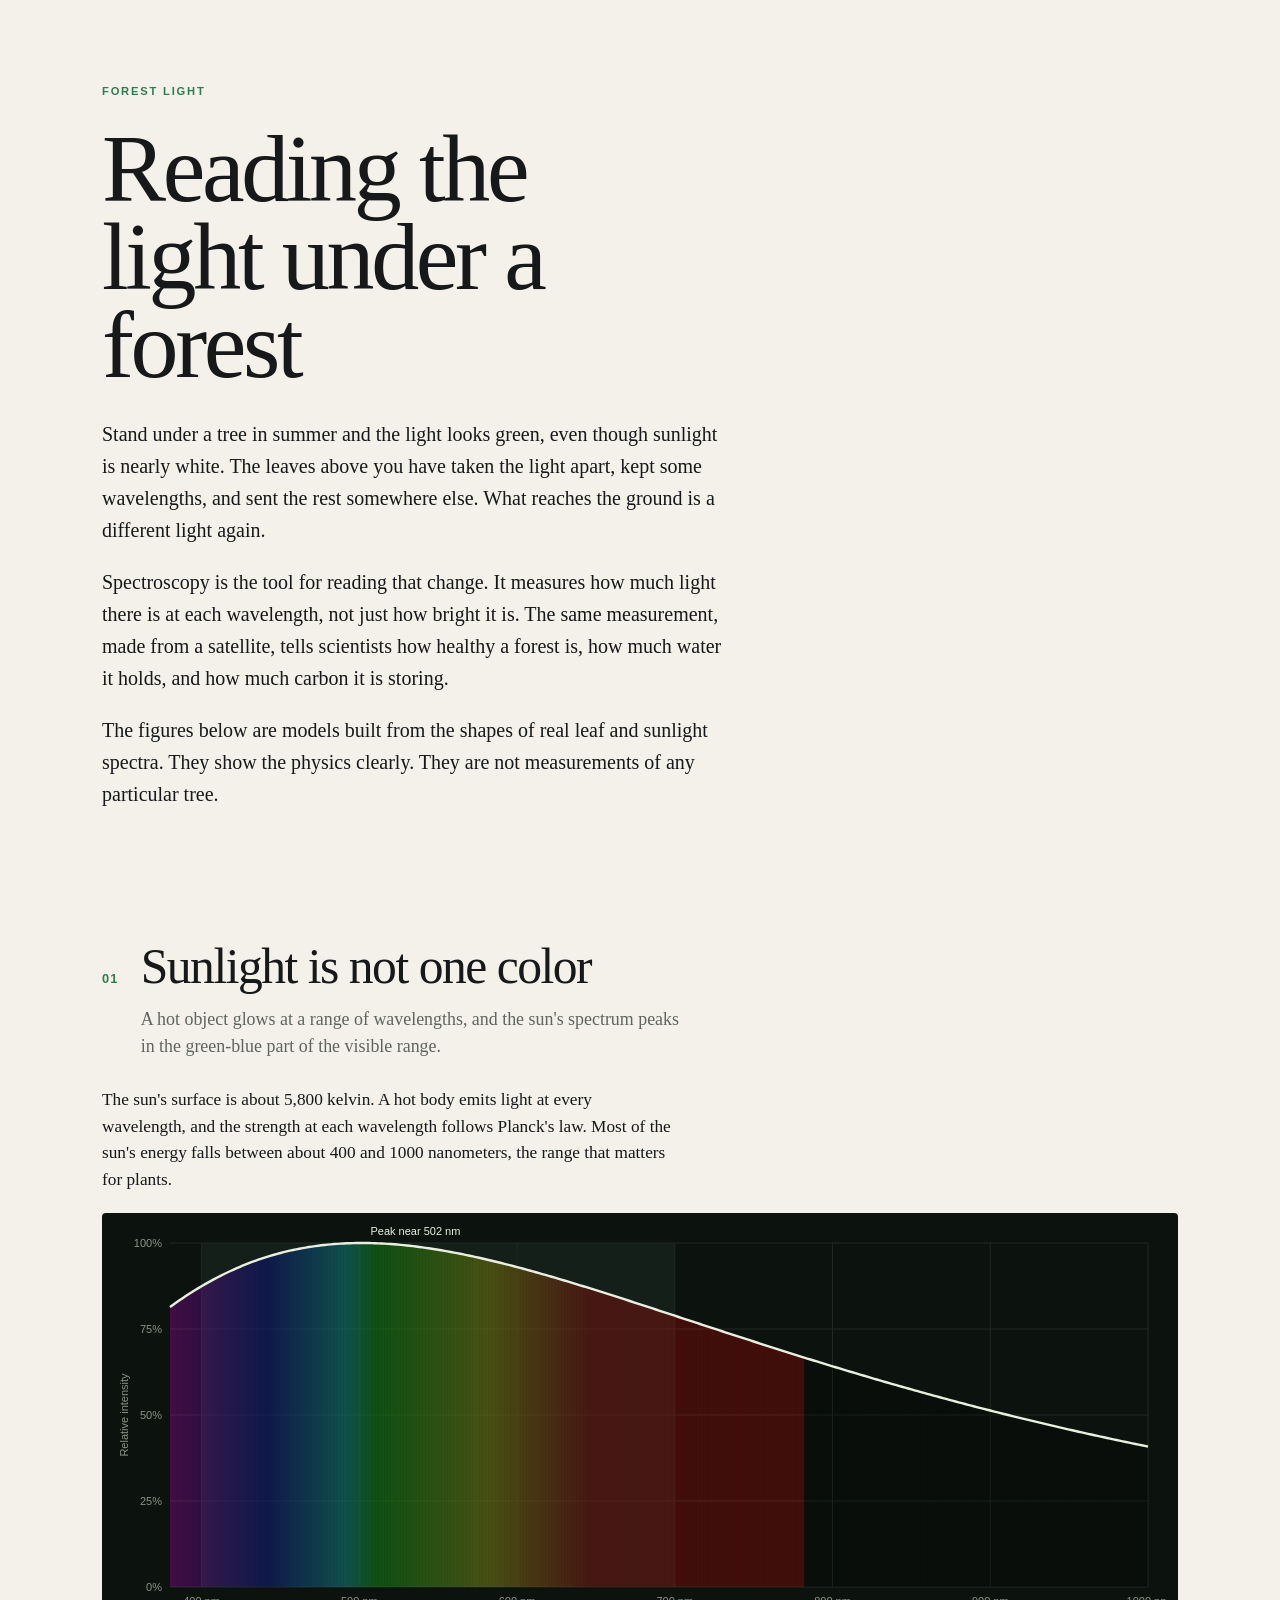
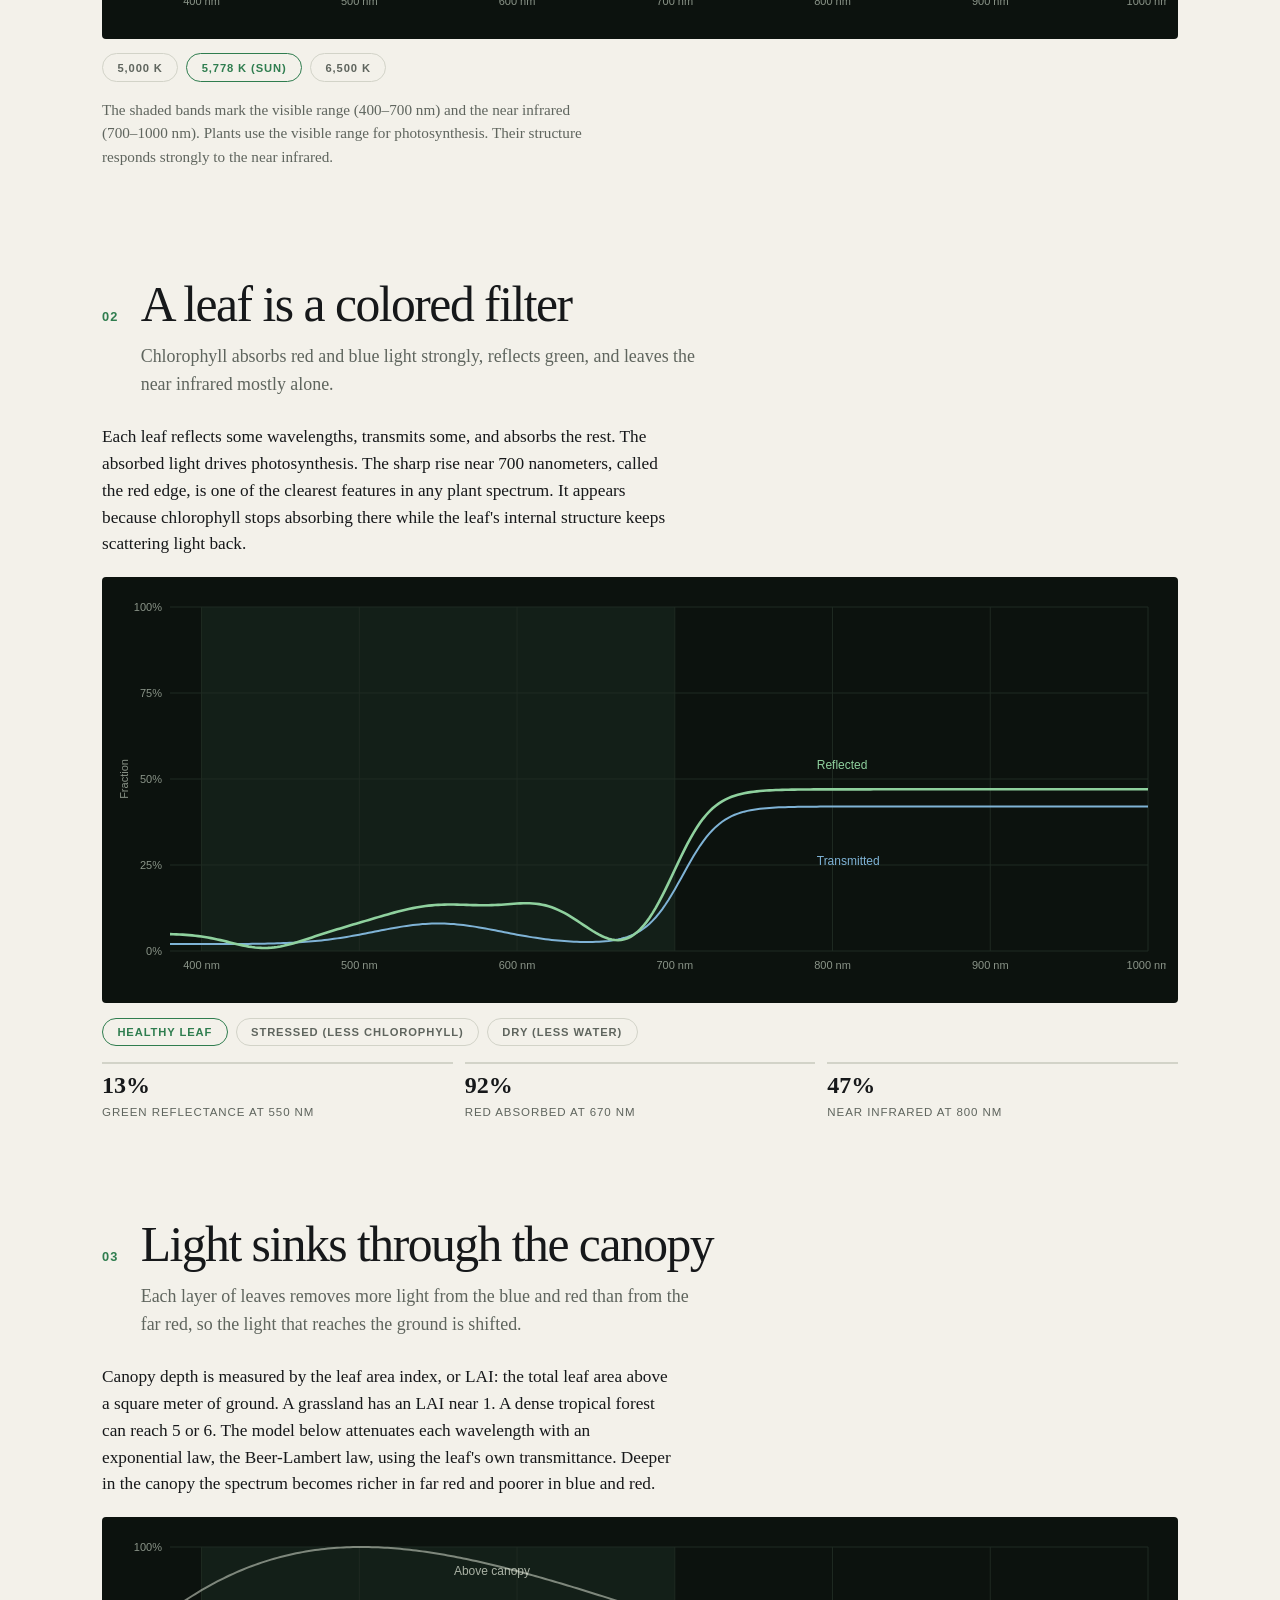
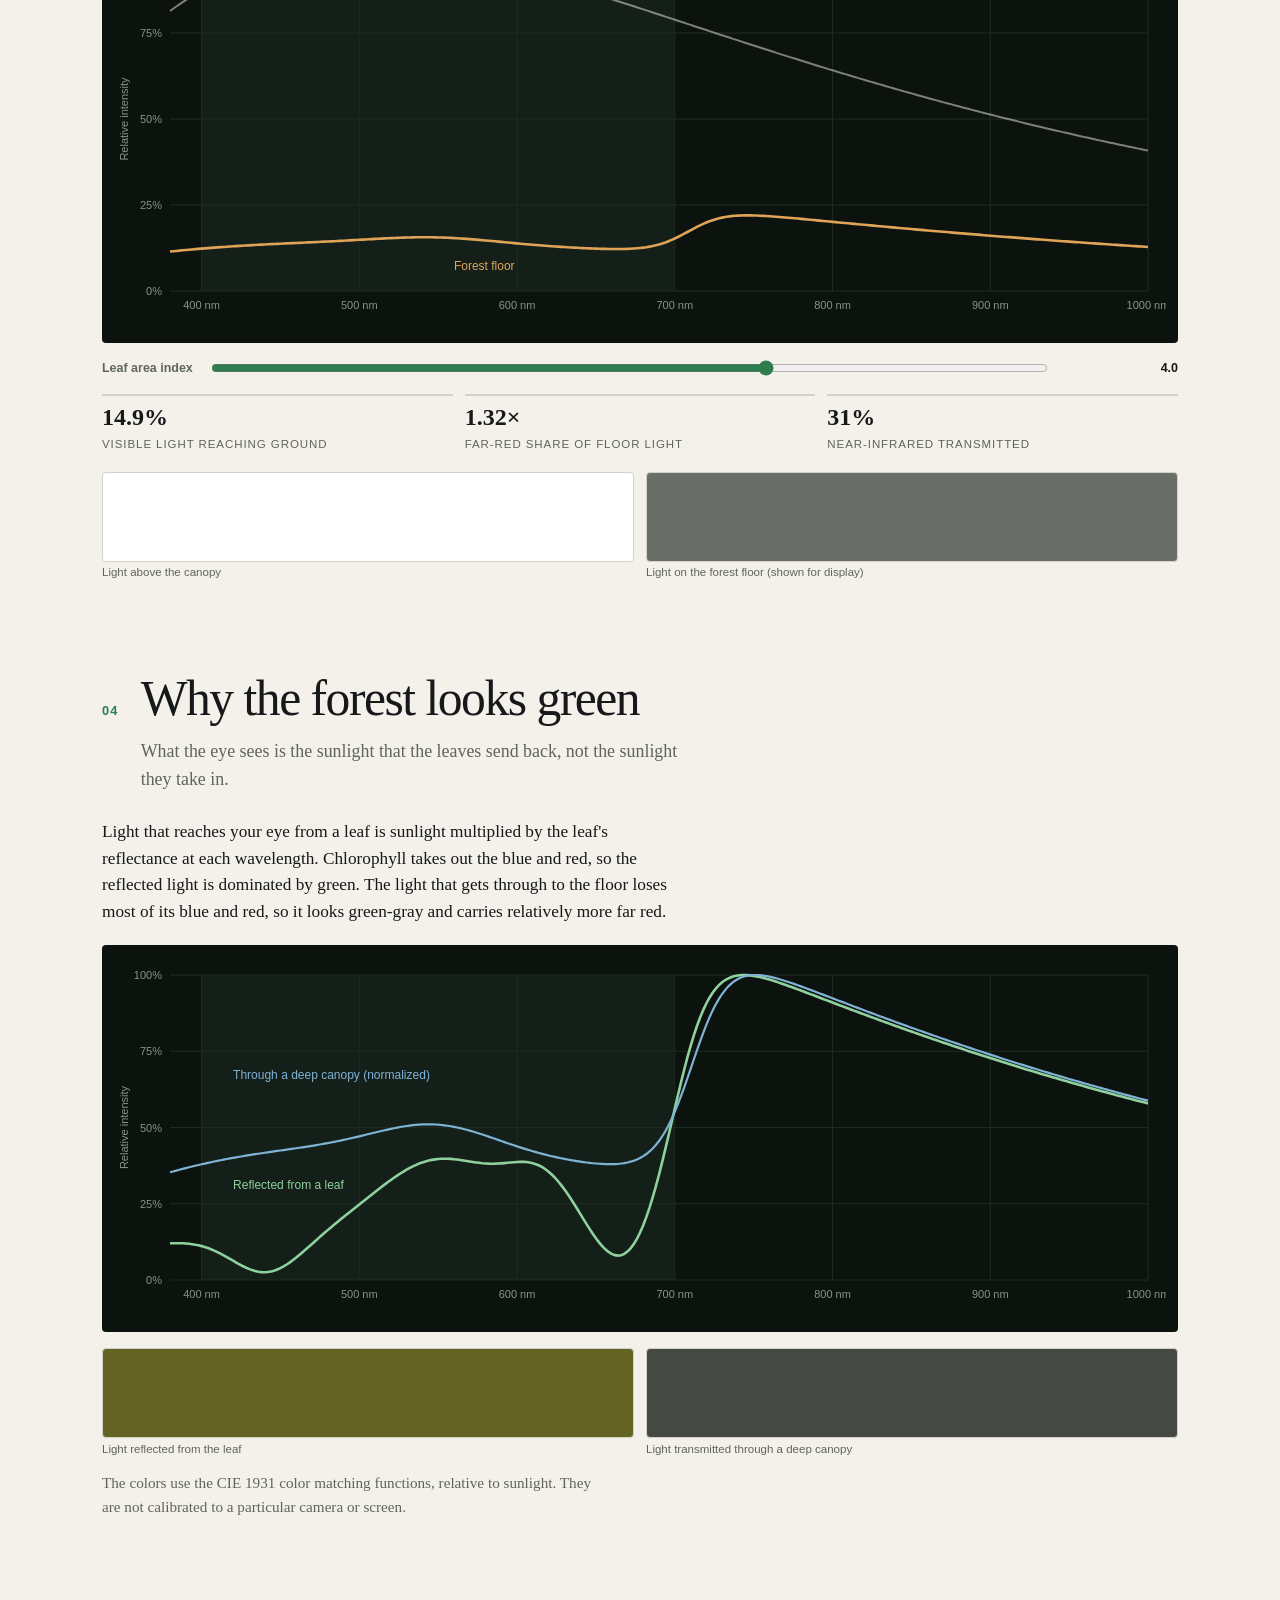
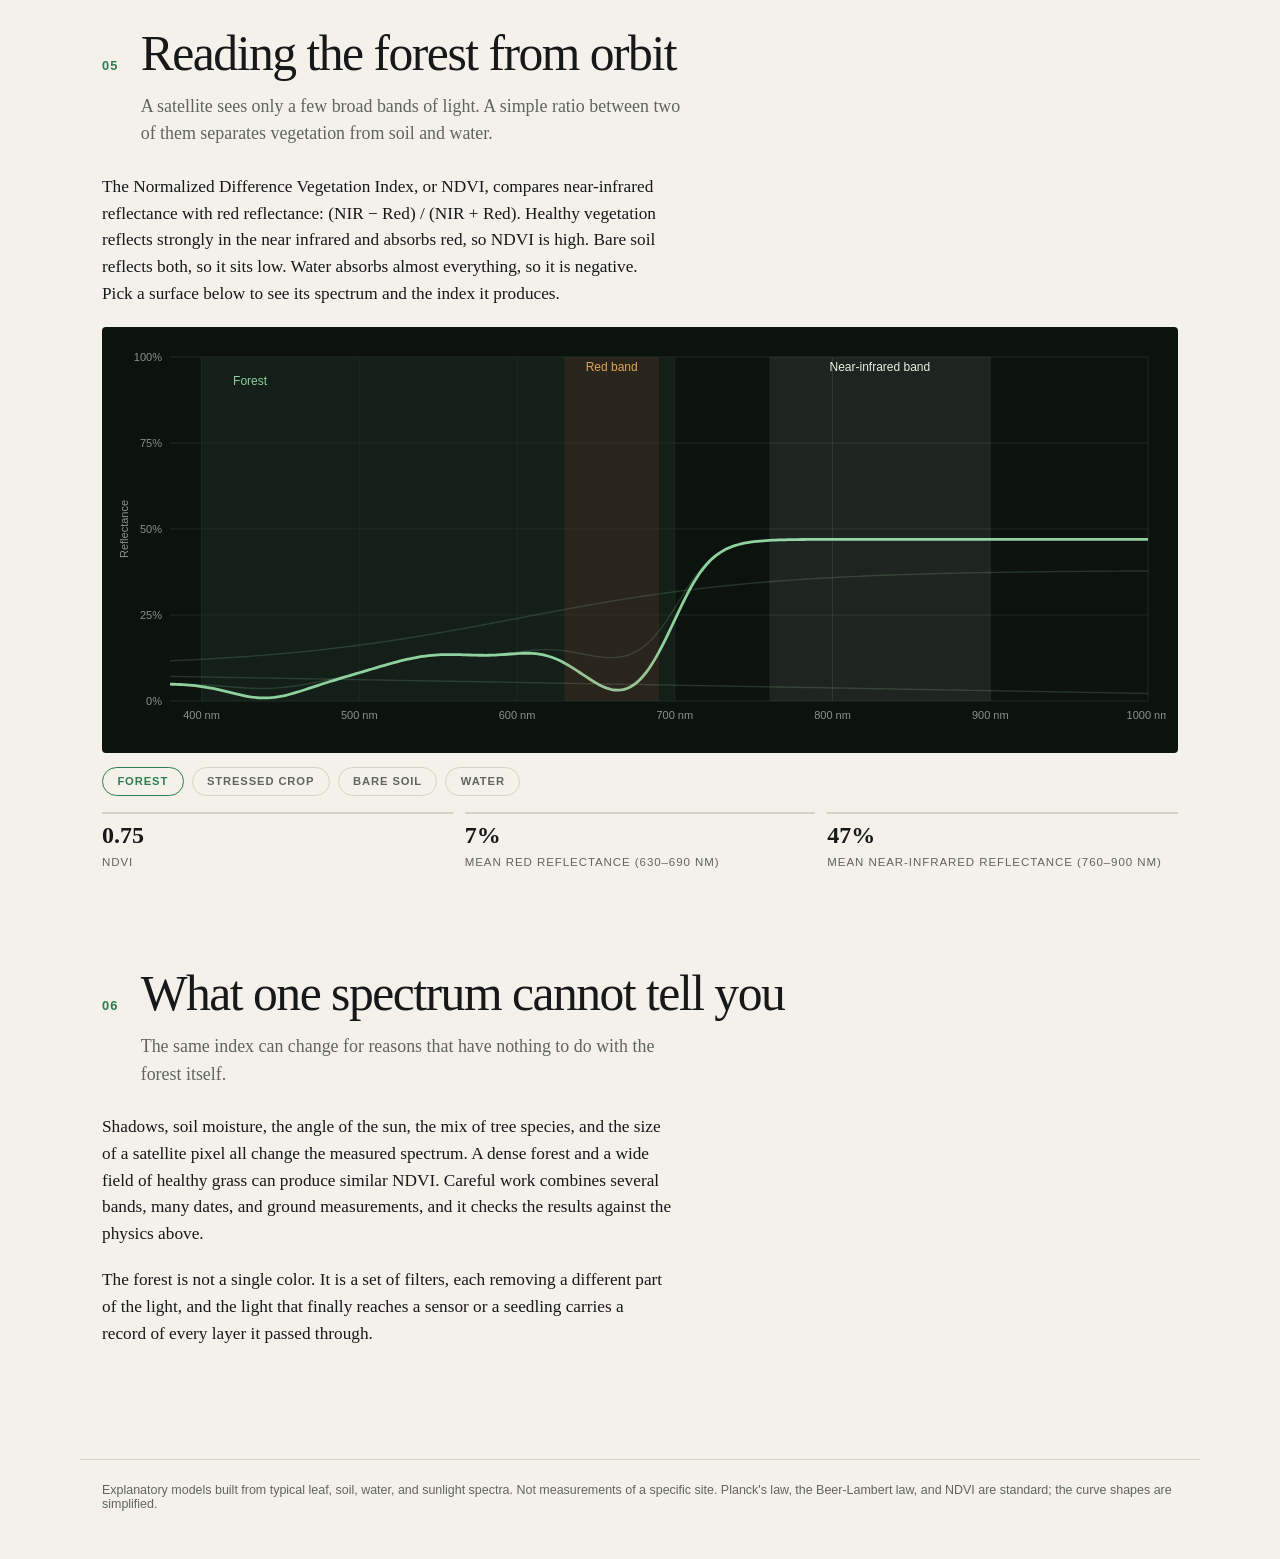
==== forest-light/index.html @ 468617c4 "Add Reading the Light Under a Forest to the prototypes index" ====
<!DOCTYPE html>
<html lang="en">
<head>
<meta charset="utf-8">
<meta name="viewport" content="width=device-width, initial-scale=1">
<title>Reading the Light Under a Forest</title>
<style>
:root{
  --bg:#f3f1ea;
  --text:#16181a;
  --muted:#5f655e;
  --rule:#d2d3c8;
  --accent:#2f7d4f;
  --panel:#0c120e;
  --grid:#1f2a22;
  --ink:#c9d3c4;
}
*{box-sizing:border-box}
body{margin:0;background:var(--bg);color:var(--text);font-family:Georgia,"Times New Roman",serif;line-height:1.55}
.sans{font-family:-apple-system,"Helvetica Neue",Arial,sans-serif}
header{max-width:1120px;margin:0 auto;padding:4.5rem 22px 1rem}
.kicker{font-family:-apple-system,"Helvetica Neue",Arial,sans-serif;text-transform:uppercase;letter-spacing:.16em;font-size:.7rem;font-weight:700;color:var(--accent)}
h1{font-size:clamp(2.8rem,8vw,6rem);font-weight:400;line-height:.92;letter-spacing:-.035em;margin:.25em 0 .3em;max-width:12ch}
.intro{max-width:62ch;font-size:clamp(1.08rem,1.8vw,1.25rem);line-height:1.6}
.intro p{margin:0 0 1em}
section{max-width:1120px;margin:0 auto;padding:6rem 22px 0}
.head{display:grid;grid-template-columns:auto 1fr;gap:.2rem 1.4rem;align-items:baseline;max-width:820px;margin-bottom:1.6rem}
.num{font-family:-apple-system,"Helvetica Neue",Arial,sans-serif;font-weight:700;font-size:.8rem;color:var(--accent);letter-spacing:.08em}
h2{font-size:clamp(1.9rem,4.4vw,3.1rem);font-weight:400;letter-spacing:-.03em;line-height:1.02;margin:0}
.head p{grid-column:2;margin:.6rem 0 0;font-size:1.12rem;color:var(--muted);max-width:62ch}
.body{max-width:66ch;font-size:1.08rem;margin:0 0 1.2rem}
.frame{position:relative;background:var(--panel);border-radius:4px;overflow:hidden;padding:12px}
.frame canvas{display:block;width:100%;height:auto}
.row{display:flex;flex-wrap:wrap;gap:.5rem;margin-top:.9rem;align-items:center}
.btn{font:600 .7rem -apple-system,"Helvetica Neue",Arial,sans-serif;letter-spacing:.08em;text-transform:uppercase;color:var(--muted);background:transparent;border:1px solid var(--rule);border-radius:999px;padding:.45rem .9rem;cursor:pointer}
.btn:hover{color:var(--text);border-color:var(--muted)}
.btn.on{color:var(--accent);border-color:var(--accent)}
.btn:focus-visible,input:focus-visible{outline:2px solid var(--accent);outline-offset:2px}
.slider{display:flex;align-items:center;gap:1rem;margin-top:.9rem;font:600 .78rem -apple-system,"Helvetica Neue",Arial,sans-serif;color:var(--muted)}
.slider input{flex:1;accent-color:var(--accent)}
.slider output{min-width:9em;text-align:right;color:var(--text);font-variant-numeric:tabular-nums}
.hint{font:.75rem -apple-system,"Helvetica Neue",Arial,sans-serif;color:var(--muted);margin-top:.6rem}
.stats{display:grid;grid-template-columns:repeat(auto-fit,minmax(170px,1fr));gap:12px;margin-top:1rem}
.stat{border-top:2px solid var(--rule);padding-top:.5rem}
.stat b{display:block;font:700 1.5rem Georgia,serif;font-variant-numeric:tabular-nums}
.stat span{font:.72rem -apple-system,"Helvetica Neue",Arial,sans-serif;color:var(--muted);text-transform:uppercase;letter-spacing:.08em}
.swatches{display:grid;grid-template-columns:1fr 1fr;gap:12px;margin-top:1rem}
.swatch{height:90px;border-radius:4px;border:1px solid var(--rule)}
.label{font:.72rem -apple-system,"Helvetica Neue",Arial,sans-serif;color:var(--muted);margin-top:.3rem}
.note{font-size:.95rem;color:var(--muted);max-width:66ch;margin-top:1rem}
footer{max-width:1120px;margin:7rem auto 0;padding:1.4rem 22px 3rem;border-top:1px solid var(--rule);font:.78rem -apple-system,"Helvetica Neue",Arial,sans-serif;color:var(--muted)}
@media(max-width:640px){
  header,section,footer{padding-left:16px;padding-right:16px}
  section{padding-top:4.5rem}
  .head{grid-template-columns:1fr}
  .head p{grid-column:1}
  .swatches{grid-template-columns:1fr}
}
</style>
</head>
<body>

<header>
  <p class="kicker">Forest light</p>
  <h1>Reading the light under a forest</h1>
  <div class="intro">
    <p>Stand under a tree in summer and the light looks green, even though sunlight is nearly white. The leaves above you have taken the light apart, kept some wavelengths, and sent the rest somewhere else. What reaches the ground is a different light again.</p>
    <p>Spectroscopy is the tool for reading that change. It measures how much light there is at each wavelength, not just how bright it is. The same measurement, made from a satellite, tells scientists how healthy a forest is, how much water it holds, and how much carbon it is storing.</p>
    <p>The figures below are models built from the shapes of real leaf and sunlight spectra. They show the physics clearly. They are not measurements of any particular tree.</p>
  </div>
</header>

<section id="s1">
  <div class="head"><span class="num">01</span><h2>Sunlight is not one color</h2>
  <p>A hot object glows at a range of wavelengths, and the sun's spectrum peaks in the green-blue part of the visible range.</p></div>
  <p class="body">The sun's surface is about 5,800 kelvin. A hot body emits light at every wavelength, and the strength at each wavelength follows Planck's law. Most of the sun's energy falls between about 400 and 1000 nanometers, the range that matters for plants.</p>
  <div class="frame"><canvas id="sunChart" width="1100" height="420"></canvas></div>
  <div class="row">
    <button class="btn" data-sun="5000">5,000 K</button>
    <button class="btn on" data-sun="5778">5,778 K (sun)</button>
    <button class="btn" data-sun="6500">6,500 K</button>
  </div>
  <p class="note">The shaded bands mark the visible range (400–700 nm) and the near infrared (700–1000 nm). Plants use the visible range for photosynthesis. Their structure responds strongly to the near infrared.</p>
</section>

<section id="s2">
  <div class="head"><span class="num">02</span><h2>A leaf is a colored filter</h2>
  <p>Chlorophyll absorbs red and blue light strongly, reflects green, and leaves the near infrared mostly alone.</p></div>
  <p class="body">Each leaf reflects some wavelengths, transmits some, and absorbs the rest. The absorbed light drives photosynthesis. The sharp rise near 700 nanometers, called the red edge, is one of the clearest features in any plant spectrum. It appears because chlorophyll stops absorbing there while the leaf's internal structure keeps scattering light back.</p>
  <div class="frame"><canvas id="leafChart" width="1100" height="420"></canvas></div>
  <div class="row">
    <button class="btn on" data-leaf="healthy">Healthy leaf</button>
    <button class="btn" data-leaf="stressed">Stressed (less chlorophyll)</button>
    <button class="btn" data-leaf="dry">Dry (less water)</button>
  </div>
  <div class="stats">
    <div class="stat"><b id="statG">–</b><span>Green reflectance at 550 nm</span></div>
    <div class="stat"><b id="statR">–</b><span>Red absorbed at 670 nm</span></div>
    <div class="stat"><b id="statNIR">–</b><span>Near infrared at 800 nm</span></div>
  </div>
</section>

<section id="s3">
  <div class="head"><span class="num">03</span><h2>Light sinks through the canopy</h2>
  <p>Each layer of leaves removes more light from the blue and red than from the far red, so the light that reaches the ground is shifted.</p></div>
  <p class="body">Canopy depth is measured by the leaf area index, or LAI: the total leaf area above a square meter of ground. A grassland has an LAI near 1. A dense tropical forest can reach 5 or 6. The model below attenuates each wavelength with an exponential law, the Beer-Lambert law, using the leaf's own transmittance. Deeper in the canopy the spectrum becomes richer in far red and poorer in blue and red.</p>
  <div class="frame"><canvas id="canopyChart" width="1100" height="420"></canvas></div>
  <div class="slider"><label for="lai">Leaf area index</label><input id="lai" type="range" min="0" max="6" step="0.1" value="4"><output id="laiOut"></output></div>
  <div class="stats">
    <div class="stat"><b id="statPAR">–</b><span>Visible light reaching ground</span></div>
    <div class="stat"><b id="statFR">–</b><span>Far-red share of floor light</span></div>
    <div class="stat"><b id="statTrans">–</b><span>Near-infrared transmitted</span></div>
  </div>
  <div class="swatches">
    <div><div class="swatch" id="swSun"></div><div class="label">Light above the canopy</div></div>
    <div><div class="swatch" id="swFloor"></div><div class="label">Light on the forest floor (shown for display)</div></div>
  </div>
</section>

<section id="s4">
  <div class="head"><span class="num">04</span><h2>Why the forest looks green</h2>
  <p>What the eye sees is the sunlight that the leaves send back, not the sunlight they take in.</p></div>
  <p class="body">Light that reaches your eye from a leaf is sunlight multiplied by the leaf's reflectance at each wavelength. Chlorophyll takes out the blue and red, so the reflected light is dominated by green. The light that gets through to the floor loses most of its blue and red, so it looks green-gray and carries relatively more far red.</p>
  <div class="frame"><canvas id="reflectChart" width="1100" height="380"></canvas></div>
  <div class="swatches">
    <div><div class="swatch" id="swRefl"></div><div class="label">Light reflected from the leaf</div></div>
    <div><div class="swatch" id="swDeep"></div><div class="label">Light transmitted through a deep canopy</div></div>
  </div>
  <p class="note">The colors use the CIE 1931 color matching functions, relative to sunlight. They are not calibrated to a particular camera or screen.</p>
</section>

<section id="s5">
  <div class="head"><span class="num">05</span><h2>Reading the forest from orbit</h2>
  <p>A satellite sees only a few broad bands of light. A simple ratio between two of them separates vegetation from soil and water.</p></div>
  <p class="body">The Normalized Difference Vegetation Index, or NDVI, compares near-infrared reflectance with red reflectance: (NIR − Red) / (NIR + Red). Healthy vegetation reflects strongly in the near infrared and absorbs red, so NDVI is high. Bare soil reflects both, so it sits low. Water absorbs almost everything, so it is negative. Pick a surface below to see its spectrum and the index it produces.</p>
  <div class="frame"><canvas id="ndviChart" width="1100" height="420"></canvas></div>
  <div class="row">
    <button class="btn on" data-surface="forest">Forest</button>
    <button class="btn" data-surface="crop">Stressed crop</button>
    <button class="btn" data-surface="soil">Bare soil</button>
    <button class="btn" data-surface="water">Water</button>
  </div>
  <div class="stats">
    <div class="stat"><b id="statNDVI">–</b><span>NDVI</span></div>
    <div class="stat"><b id="statRed">–</b><span>Mean red reflectance (630–690 nm)</span></div>
    <div class="stat"><b id="statNIR2">–</b><span>Mean near-infrared reflectance (760–900 nm)</span></div>
  </div>
</section>

<section id="s6">
  <div class="head"><span class="num">06</span><h2>What one spectrum cannot tell you</h2>
  <p>The same index can change for reasons that have nothing to do with the forest itself.</p></div>
  <p class="body">Shadows, soil moisture, the angle of the sun, the mix of tree species, and the size of a satellite pixel all change the measured spectrum. A dense forest and a wide field of healthy grass can produce similar NDVI. Careful work combines several bands, many dates, and ground measurements, and it checks the results against the physics above.</p>
  <p class="body">The forest is not a single color. It is a set of filters, each removing a different part of the light, and the light that finally reaches a sensor or a seedling carries a record of every layer it passed through.</p>
</section>

<footer>
  Explanatory models built from typical leaf, soil, water, and sunlight spectra. Not measurements of a specific site. Planck's law, the Beer-Lambert law, and NDVI are standard; the curve shapes are simplified.
</footer>

<script>
// ---------- helpers ----------

const NM_MIN = 380;
const NM_MAX = 1000;

function gauss(x, mu, s) {
  const z = (x - mu) / s;
  return Math.exp(-0.5 * z * z);
}

function sig(x) {
  return 1 / (1 + Math.exp(-x));
}

// Planck's law, up to a constant. Wavelengths are in nanometers and the
// temperature in kelvin. The exponent uses hc/k in nm·K.
function planck(nm, T) {
  const x = 1.4388e7 / (nm * T);
  return 1 / (Math.pow(nm, 5) * (Math.exp(x) - 1));
}

function sunSpectrum(T) {
  const out = [];
  let peak = 0;
  for (let nm = NM_MIN; nm <= NM_MAX; nm += 2) {
    const v = planck(nm, T);
    out.push([nm, v]);
    if (v > peak) peak = v;
  }
  return out.map(([nm, v]) => [nm, v / peak]);
}

// Leaf reflectance. The visible part is low with a green bump. Chlorophyll
// absorbs strongly near 440 and 670 nm. The red edge at about 705 nm lifts the
// reflectance into a near-infrared plateau. Water absorbs near 970 nm.
function leafReflectance(nm, kind) {
  const chl = kind === "stressed" ? 0.35 : 1.0;
  const water = kind === "dry" ? 0.55 : 0.0;
  // Unmasked reflectance: a green bump plus a rise into the red that chlorophyll hides.
  const visible = 0.05 + 0.08 * gauss(nm, 550, 38) + 0.12 * sig((nm - 600) / 15);
  // The red absorption band is wide, so healthy leaves absorb most of the 630–690 nm range.
  const absorb = 1 - 0.92 * chl * (0.9 * gauss(nm, 440, 22) + 1.0 * gauss(nm, 670, 28));
  const edge = sig((nm - 705) / 12);
  const nir = 0.45 * (1 - water * gauss(nm, 970, 22)) + 0.02;
  const refl = (1 - edge) * visible * Math.max(absorb, 0.04) + edge * nir;
  return Math.min(Math.max(refl, 0), 1);
}

// Leaf transmittance is low in the visible and high in the near infrared.
function leafTransmittance(nm, kind) {
  const chl = kind === "stressed" ? 0.35 : 1.0;
  const edge = sig((nm - 705) / 12);
  const visible = 0.02 + 0.06 * gauss(nm, 550, 40) * chl + 0.02 * (1 - chl);
  return Math.min((1 - edge) * visible + edge * 0.42, 1);
}

function soilReflectance(nm) {
  return 0.1 + 0.28 * sig((nm - 600) / 80);
}

function waterReflectance(nm) {
  return Math.max(0.02, 0.07 - 0.00008 * (nm - 400));
}

// Wavelength-to-color map for display. It is a rough approximation of how the
// eye responds, and it is not calibrated to any camera.
function wavelengthRGB(nm) {
  let r = 0, g = 0, b = 0;
  if (nm >= 380 && nm < 440) { r = -(nm - 440) / 60; b = 1; }
  else if (nm < 490) { g = (nm - 440) / 50; b = 1; }
  else if (nm < 510) { g = 1; b = -(nm - 510) / 20; }
  else if (nm < 580) { r = (nm - 510) / 70; g = 1; }
  else if (nm < 645) { r = 1; g = -(nm - 645) / 65; }
  else if (nm <= 780) { r = 1; }
  return [r, g, b];
}

// Sums a spectrum (a function of nanometers) into a display color.
// CIE 1931 color matching functions, from the multi-lobe Gaussian fit of
// Wyman, Sloan, and Shirley (2013). Summing a spectrum against them gives the
// tristimulus values the eye responds to.
function cieXYZ(nm) {
  const lobe = (mu, s1, s2) => {
    const s = nm < mu ? s1 : s2;
    return Math.exp(-0.5 * ((nm - mu) / s) ** 2);
  };
  const x = 1.056 * lobe(599.8, 37.9, 31.0) + 0.362 * lobe(442.0, 16.0, 26.7) - 0.065 * lobe(501.1, 20.4, 26.2);
  const y = 0.821 * lobe(568.8, 46.9, 40.5) + 0.286 * lobe(530.9, 16.3, 31.1);
  const z = 1.217 * lobe(437.0, 11.8, 36.0) + 0.681 * lobe(459.0, 26.0, 13.8);
  return [x, y, z];
}

function linearRGBOf(spectrumFn) {
  let X = 0, Y = 0, Z = 0;
  for (let nm = 380; nm <= 700; nm += 2) {
    const w = spectrumFn(nm);
    const [x, y, z] = cieXYZ(nm);
    X += w * x;
    Y += w * y;
    Z += w * z;
  }
  return [
    3.2406 * X - 1.5372 * Y - 0.4986 * Z,
    -0.9689 * X + 1.8758 * Y + 0.0415 * Z,
    0.0557 * X - 0.2040 * Y + 1.0570 * Z,
  ];
}

// The color of a light spectrum, relative to sunlight. Dividing by the sun's
// own channels makes sunlight white, so a surface that returns all the light
// looks white and a surface that returns half of it looks mid gray.
function spectrumColor(spectrumFn) {
  const sun = linearRGBOf(planckNorm);
  const light = linearRGBOf(spectrumFn);
  const encode = (v, s) => Math.round(255 * Math.pow(Math.min(Math.max(v / s, 0), 1), 1 / 2.2));
  return `rgb(${encode(light[0], sun[0])}, ${encode(light[1], sun[1])}, ${encode(light[2], sun[2])})`;
}

function meanBetween(fn, a, b) {
  let sum = 0, n = 0;
  for (let nm = a; nm <= b; nm += 2) { sum += fn(nm); n++; }
  return sum / n;
}

// ---------- chart drawing ----------

function setupCanvas(canvas) {
  const ctx = canvas.getContext("2d");
  const dpr = Math.min(window.devicePixelRatio || 1, 2);
  const cssW = canvas.clientWidth || canvas.width;
  const cssH = canvas.clientWidth ? canvas.clientWidth * (canvas.height / canvas.width) : canvas.height;
  canvas.width = Math.round(cssW * dpr);
  canvas.height = Math.round(cssH * dpr);
  ctx.setTransform(dpr, 0, 0, dpr, 0, 0);
  return { ctx, w: cssW, h: cssH };
}

// Plot area inside the canvas, with room for axis labels.
function plotArea(w, h) {
  return { x0: 56, x1: w - 18, y0: 18, y1: h - 40 };
}

function xFor(nm, area) {
  return area.x0 + ((nm - NM_MIN) / (NM_MAX - NM_MIN)) * (area.x1 - area.x0);
}

function yFor(v, area, vMax) {
  return area.y1 - (v / vMax) * (area.y1 - area.y0);
}

function drawBands(ctx, area) {
  // Visible range is shaded to show where photosynthesis happens.
  ctx.fillStyle = "rgba(120, 200, 150, 0.07)";
  ctx.fillRect(xFor(400, area), area.y0, xFor(700, area) - xFor(400, area), area.y1 - area.y0);
}

function drawAxes(ctx, area, vMax, yLabel, yTicks) {
  ctx.strokeStyle = "#1f2a22";
  ctx.lineWidth = 1;
  ctx.font = "11px -apple-system, Helvetica, Arial, sans-serif";
  ctx.fillStyle = "#8a9488";
  for (let nm = 400; nm <= 1000; nm += 100) {
    const x = xFor(nm, area);
    ctx.beginPath();
    ctx.moveTo(x, area.y0);
    ctx.lineTo(x, area.y1);
    ctx.stroke();
    ctx.textAlign = "center";
    ctx.fillText(nm + " nm", x, area.y1 + 18);
  }
  for (const t of yTicks) {
    const y = yFor(t, area, vMax);
    ctx.beginPath();
    ctx.moveTo(area.x0, y);
    ctx.lineTo(area.x1, y);
    ctx.stroke();
    ctx.textAlign = "right";
    ctx.fillText(Math.round(t * 100) + "%", area.x0 - 8, y + 4);
  }
  ctx.save();
  ctx.translate(14, (area.y0 + area.y1) / 2);
  ctx.rotate(-Math.PI / 2);
  ctx.textAlign = "center";
  ctx.fillText(yLabel, 0, 0);
  ctx.restore();
}

function drawCurve(ctx, area, points, vMax, color, width = 2.2) {
  ctx.strokeStyle = color;
  ctx.lineWidth = width;
  ctx.beginPath();
  points.forEach(([nm, v], i) => {
    const x = xFor(nm, area);
    const y = yFor(Math.min(v, vMax), area, vMax);
    if (i === 0) ctx.moveTo(x, y);
    else ctx.lineTo(x, y);
  });
  ctx.stroke();
}

function sampleFn(fn) {
  const pts = [];
  for (let nm = NM_MIN; nm <= NM_MAX; nm += 2) pts.push([nm, fn(nm)]);
  return pts;
}

// ---------- section 1: sun ----------

const sunCanvas = document.getElementById("sunChart");
let sunT = 5778;

function drawSun() {
  const { ctx, w, h } = setupCanvas(sunCanvas);
  ctx.clearRect(0, 0, w, h);
  ctx.fillStyle = "#0c120e";
  ctx.fillRect(0, 0, w, h);
  const area = plotArea(w, h);
  drawBands(ctx, area);
  drawAxes(ctx, area, 1, "Relative intensity", [0, 0.25, 0.5, 0.75, 1]);

  const pts = sunSpectrum(sunT);
  // Fill the curve with the rainbow colors each wavelength corresponds to.
  for (let i = 0; i < pts.length - 1; i++) {
    const [nm, v] = pts[i];
    const [nm2, v2] = pts[i + 1];
    const [r, g, b] = wavelengthRGB(nm);
    ctx.fillStyle = `rgba(${Math.round(r * 255)}, ${Math.round(g * 255)}, ${Math.round(b * 255)}, 0.22)`;
    ctx.beginPath();
    ctx.moveTo(xFor(nm, area), area.y1);
    ctx.lineTo(xFor(nm, area), yFor(v, area, 1));
    ctx.lineTo(xFor(nm2, area), yFor(v2, area, 1));
    ctx.lineTo(xFor(nm2, area), area.y1);
    ctx.closePath();
    ctx.fill();
  }
  drawCurve(ctx, area, pts, 1, "#e9efe0", 2.4);

  // Peak marker.
  let peakNm = 0, peakV = 0;
  for (const [nm, v] of pts) if (v > peakV) { peakV = v; peakNm = nm; }
  ctx.fillStyle = "#e9efe0";
  ctx.textAlign = "left";
  ctx.fillText("Peak near " + peakNm + " nm", xFor(peakNm, area) + 8, yFor(peakV, area, 1) - 8);
}

document.querySelectorAll("[data-sun]").forEach((btn) => {
  btn.addEventListener("click", () => {
    sunT = Number(btn.dataset.sun);
    document.querySelectorAll("[data-sun]").forEach((b) => b.classList.toggle("on", b === btn));
    drawSun();
  });
});

// ---------- section 2: leaf ----------

const leafCanvas = document.getElementById("leafChart");
let leafKind = "healthy";

function drawLeaf() {
  const { ctx, w, h } = setupCanvas(leafCanvas);
  ctx.clearRect(0, 0, w, h);
  ctx.fillStyle = "#0c120e";
  ctx.fillRect(0, 0, w, h);
  const area = plotArea(w, h);
  drawBands(ctx, area);
  drawAxes(ctx, area, 1, "Fraction", [0, 0.25, 0.5, 0.75, 1]);

  const refl = sampleFn((nm) => leafReflectance(nm, leafKind));
  const trans = sampleFn((nm) => leafTransmittance(nm, leafKind));
  drawCurve(ctx, area, trans, 1, "#7fb3d6", 2);
  drawCurve(ctx, area, refl, 1, "#8fd19e", 2.6);

  ctx.font = "12px -apple-system, Helvetica, Arial, sans-serif";
  ctx.textAlign = "left";
  ctx.fillStyle = "#8fd19e";
  ctx.fillText("Reflected", xFor(790, area), yFor(0.5, area, 1) - 10);
  ctx.fillStyle = "#7fb3d6";
  ctx.fillText("Transmitted", xFor(790, area), yFor(0.22, area, 1) - 10);

  document.getElementById("statG").textContent = Math.round(leafReflectance(550, leafKind) * 100) + "%";
  document.getElementById("statR").textContent = Math.round((1 - leafReflectance(670, leafKind) - leafTransmittance(670, leafKind)) * 100) + "%";
  document.getElementById("statNIR").textContent = Math.round(leafReflectance(800, leafKind) * 100) + "%";
}

document.querySelectorAll("[data-leaf]").forEach((btn) => {
  btn.addEventListener("click", () => {
    leafKind = btn.dataset.leaf;
    document.querySelectorAll("[data-leaf]").forEach((b) => b.classList.toggle("on", b === btn));
    drawLeaf();
  });
});

// ---------- section 3: canopy ----------

const canopyCanvas = document.getElementById("canopyChart");
const laiInput = document.getElementById("lai");

// Beer-Lambert attenuation with extinction coefficient 0.5, the usual value for
// randomly oriented leaves. Each wavelength is weighted by the leaf's interception,
// one minus its transmittance, so blue and red are removed fastest and far red
// passes most easily. The model does not track light scattered back up through
// the canopy, so near-infrared values are a little high.
function leafInterception(nm, kind) {
  return Math.max(1 - leafTransmittance(nm, kind), 0.02);
}

function floorFraction(nm, lai) {
  return Math.exp(-0.5 * lai * leafInterception(nm, "healthy"));
}

function drawCanopy() {
  const lai = Number(laiInput.value);
  document.getElementById("laiOut").textContent = lai.toFixed(1);
  const { ctx, w, h } = setupCanvas(canopyCanvas);
  ctx.clearRect(0, 0, w, h);
  ctx.fillStyle = "#0c120e";
  ctx.fillRect(0, 0, w, h);
  const area = plotArea(w, h);
  drawBands(ctx, area);
  drawAxes(ctx, area, 1, "Relative intensity", [0, 0.25, 0.5, 0.75, 1]);

  const sun = sunSpectrum(5778);
  drawCurve(ctx, area, sun, 1, "rgba(233, 239, 224, 0.5)", 2);
  drawCurve(ctx, area, sun.map(([nm, v]) => [nm, v * floorFraction(nm, lai)]), 1, "#e0a458", 2.6);

  ctx.font = "12px -apple-system, Helvetica, Arial, sans-serif";
  ctx.textAlign = "left";
  ctx.fillStyle = "rgba(233, 239, 224, 0.7)";
  ctx.fillText("Above canopy", xFor(560, area), yFor(0.92, area, 1));
  ctx.fillStyle = "#e0a458";
  ctx.fillText("Forest floor", xFor(560, area), yFor(0.02, area, 1) - 14);

  // Fraction of visible light (400–700 nm) that reaches the floor, relative to the top.
  const sunVis = meanBetween((nm) => planckNorm(nm), 400, 700);
  const floorVis = meanBetween((nm) => planckNorm(nm) * floorFraction(nm, lai), 400, 700);
  const parPct = (floorVis / sunVis) * 100;
  document.getElementById("statPAR").textContent = parPct.toFixed(1) + "%";

  // Far-red share is the 700–750 nm band divided by the visible band plus that
  // band. The ratio of floor share to top share shows the shift. It is above 1
  // when the far red becomes a bigger part of the light.
  const farRedFloor = meanBetween((nm) => planckNorm(nm) * floorFraction(nm, lai), 700, 750);
  const farRedTop = meanBetween((nm) => planckNorm(nm), 700, 750);
  const visFloor = floorVis;
  const shareTop = farRedTop / (sunVis + farRedTop);
  const shareFloor = farRedFloor / (visFloor + farRedFloor);
  document.getElementById("statFR").textContent = (shareFloor / shareTop).toFixed(2) + "×";

  const nirTrans = meanBetween((nm) => planckNorm(nm) * floorFraction(nm, lai), 760, 900) /
    meanBetween((nm) => planckNorm(nm), 760, 900);
  document.getElementById("statTrans").textContent = Math.round(nirTrans * 100) + "%";

  document.getElementById("swSun").style.background = spectrumColor((nm) => planckNorm(nm));
  document.getElementById("swFloor").style.background = spectrumColor((nm) => planckNorm(nm) * floorFraction(nm, lai));
}

function planckNorm(nm) {
  return planck(nm, 5778) / planck(500, 5778);
}

laiInput.addEventListener("input", drawCanopy);

// ---------- section 4: reflected light ----------

const reflectCanvas = document.getElementById("reflectChart");

function drawReflect() {
  const { ctx, w, h } = setupCanvas(reflectCanvas);
  ctx.clearRect(0, 0, w, h);
  ctx.fillStyle = "#0c120e";
  ctx.fillRect(0, 0, w, h);
  const area = plotArea(w, h);
  drawBands(ctx, area);
  drawAxes(ctx, area, 1, "Relative intensity", [0, 0.25, 0.5, 0.75, 1]);

  const reflected = sampleFn((nm) => planckNorm(nm) * leafReflectance(nm, "healthy"));
  const peak = Math.max(...reflected.map(([, v]) => v));
  const reflectedNorm = reflected.map(([nm, v]) => [nm, v / peak]);
  const deep = sampleFn((nm) => planckNorm(nm) * floorFraction(nm, 6));
  const deepPeak = Math.max(...deep.map(([, v]) => v));
  const deepNorm = deep.map(([nm, v]) => [nm, v / deepPeak]);

  drawCurve(ctx, area, reflectedNorm, 1, "#8fd19e", 2.6);
  drawCurve(ctx, area, deepNorm, 1, "#7fb3d6", 2.2);

  ctx.font = "12px -apple-system, Helvetica, Arial, sans-serif";
  ctx.textAlign = "left";
  ctx.fillStyle = "#8fd19e";
  ctx.fillText("Reflected from a leaf", xFor(420, area), yFor(0.3, area, 1));
  ctx.fillStyle = "#7fb3d6";
  ctx.fillText("Through a deep canopy (normalized)", xFor(420, area), yFor(0.66, area, 1));

  document.getElementById("swRefl").style.background = spectrumColor((nm) => planckNorm(nm) * leafReflectance(nm, "healthy"));
  document.getElementById("swDeep").style.background = spectrumColor((nm) => planckNorm(nm) * floorFraction(nm, 6));
}

// ---------- section 5: NDVI ----------

const ndviCanvas = document.getElementById("ndviChart");
let surface = "forest";

const SURFACES = {
  forest: { name: "Forest", fn: (nm) => leafReflectance(nm, "healthy") },
  crop: { name: "Stressed crop", fn: (nm) => leafReflectance(nm, "stressed") },
  soil: { name: "Bare soil", fn: soilReflectance },
  water: { name: "Water", fn: waterReflectance },
};

function ndviOf(fn) {
  const red = meanBetween(fn, 630, 690);
  const nir = meanBetween(fn, 760, 900);
  return { ndvi: (nir - red) / (nir + red), red, nir };
}

function drawNdvi() {
  const { ctx, w, h } = setupCanvas(ndviCanvas);
  ctx.clearRect(0, 0, w, h);
  ctx.fillStyle = "#0c120e";
  ctx.fillRect(0, 0, w, h);
  const area = plotArea(w, h);
  drawBands(ctx, area);
  drawAxes(ctx, area, 1, "Reflectance", [0, 0.25, 0.5, 0.75, 1]);

  // Draw all four surfaces faintly, then the selected one bright.
  for (const key of Object.keys(SURFACES)) {
    const s = SURFACES[key];
    drawCurve(ctx, area, sampleFn(s.fn), 1, key === surface ? "#8fd19e" : "rgba(143,209,158,0.18)", key === surface ? 2.8 : 1.4);
  }

  const picked = SURFACES[surface];
  const result = ndviOf(picked.fn);
  document.getElementById("statNDVI").textContent = result.ndvi.toFixed(2);
  document.getElementById("statRed").textContent = Math.round(result.red * 100) + "%";
  document.getElementById("statNIR2").textContent = Math.round(result.nir * 100) + "%";

  // Mark the two bands used for the index.
  ctx.fillStyle = "rgba(233, 90, 70, 0.10)";
  ctx.fillRect(xFor(630, area), area.y0, xFor(690, area) - xFor(630, area), area.y1 - area.y0);
  ctx.fillStyle = "rgba(233, 239, 224, 0.08)";
  ctx.fillRect(xFor(760, area), area.y0, xFor(900, area) - xFor(760, area), area.y1 - area.y0);
  ctx.font = "12px -apple-system, Helvetica, Arial, sans-serif";
  ctx.fillStyle = "#e0a458";
  ctx.textAlign = "center";
  ctx.fillText("Red band", (xFor(630, area) + xFor(690, area)) / 2, area.y0 + 14);
  ctx.fillStyle = "#e9efe0";
  ctx.fillText("Near-infrared band", (xFor(760, area) + xFor(900, area)) / 2, area.y0 + 14);
  ctx.fillStyle = "#8fd19e";
  ctx.textAlign = "left";
  ctx.fillText(picked.name, xFor(420, area), yFor(0.92, area, 1));
}

document.querySelectorAll("[data-surface]").forEach((btn) => {
  btn.addEventListener("click", () => {
    surface = btn.dataset.surface;
    document.querySelectorAll("[data-surface]").forEach((b) => b.classList.toggle("on", b === btn));
    drawNdvi();
  });
});

// ---------- draw everything ----------

function drawAll() {
  drawSun();
  drawLeaf();
  drawCanopy();
  drawReflect();
  drawNdvi();
}

window.addEventListener("resize", drawAll);
document.fonts && document.fonts.ready.then(drawAll);
drawAll();
</script>
</body>
</html>
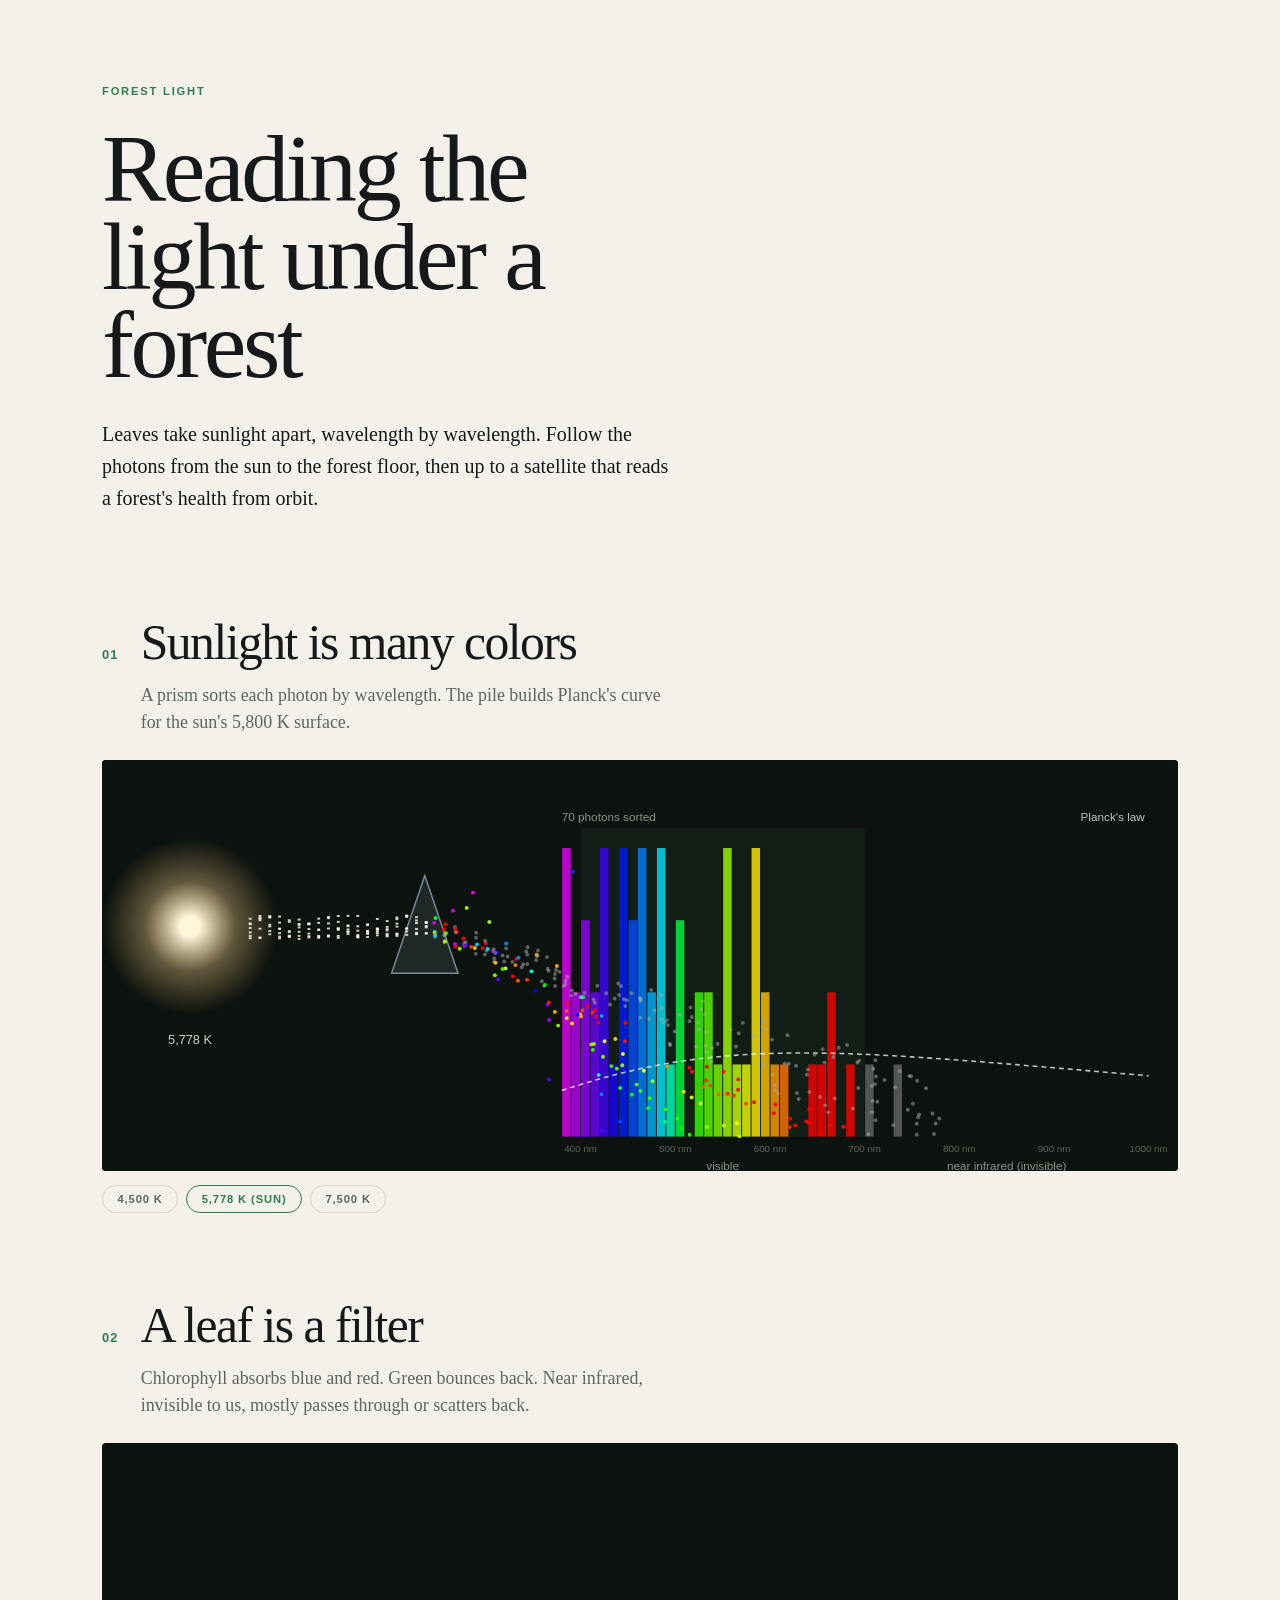
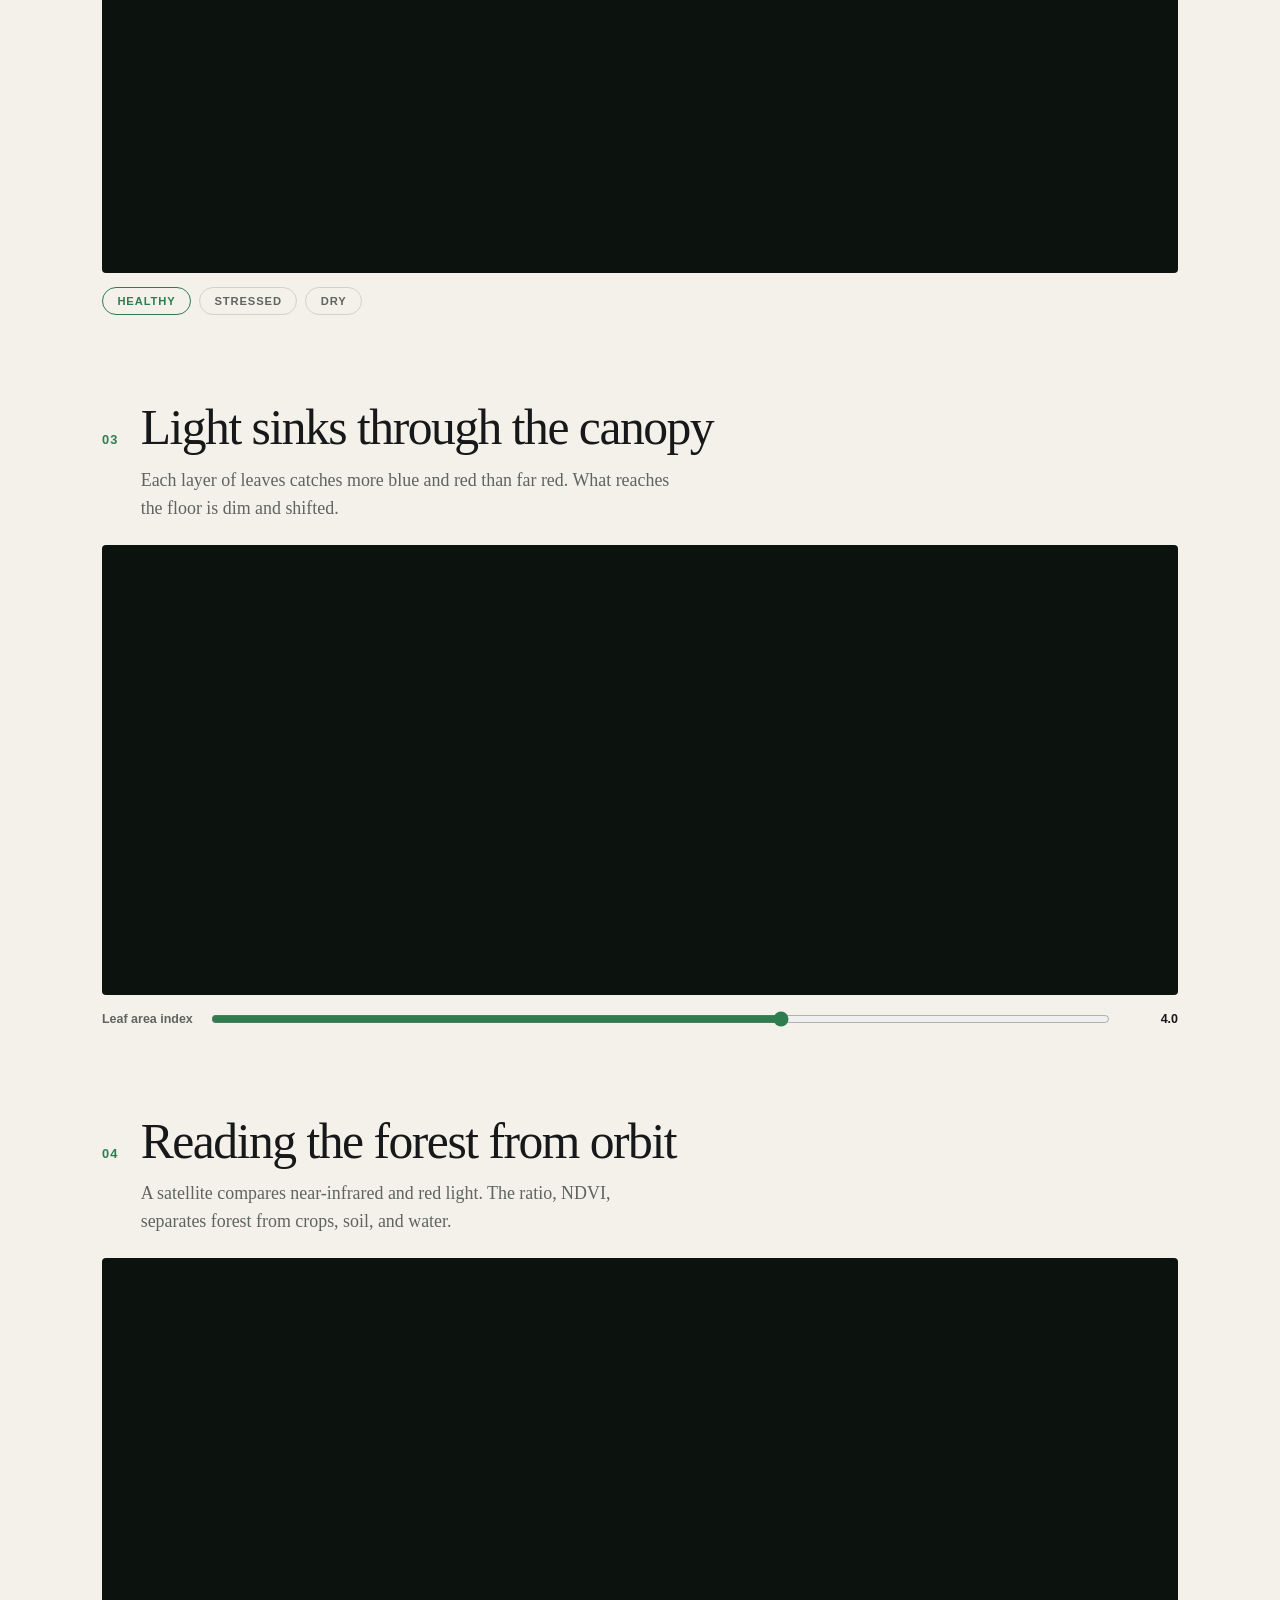
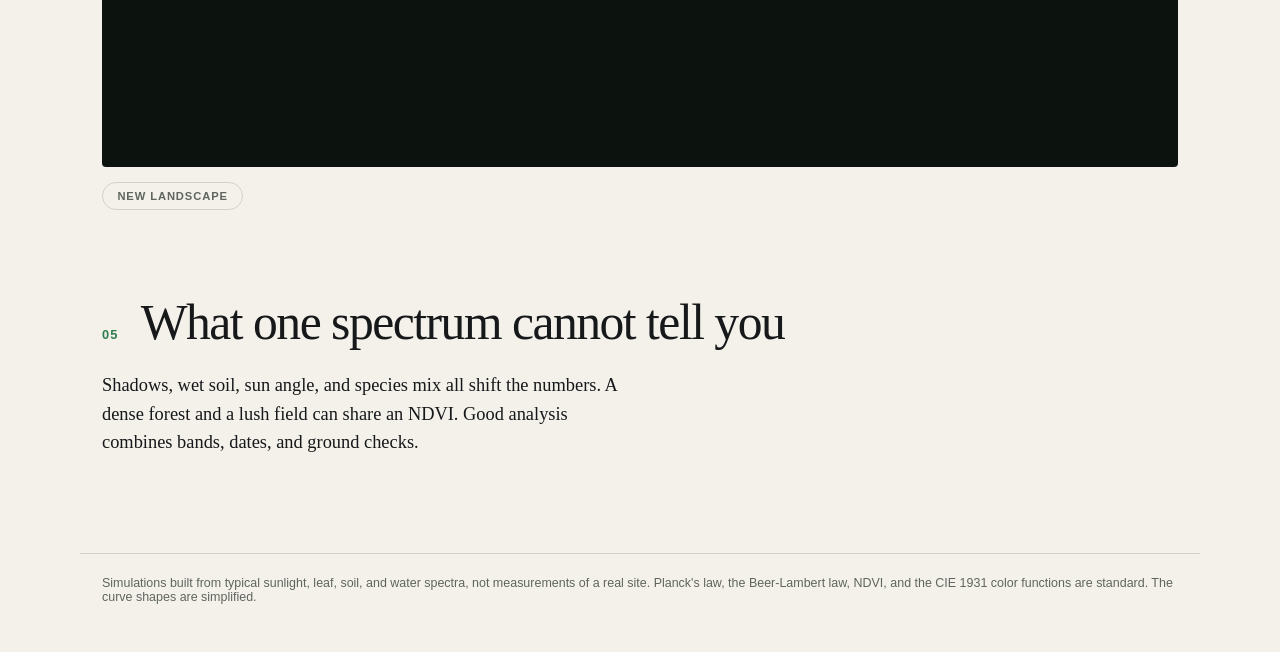
==== commit 090e4ac2: "Update forest light explainer with animated figures" ====
--- a/forest-light/index.html
+++ b/forest-light/index.html
@@ -12,24 +12,19 @@
   --rule:#d2d3c8;
   --accent:#2f7d4f;
   --panel:#0c120e;
-  --grid:#1f2a22;
-  --ink:#c9d3c4;
 }
 *{box-sizing:border-box}
 body{margin:0;background:var(--bg);color:var(--text);font-family:Georgia,"Times New Roman",serif;line-height:1.55}
-.sans{font-family:-apple-system,"Helvetica Neue",Arial,sans-serif}
 header{max-width:1120px;margin:0 auto;padding:4.5rem 22px 1rem}
 .kicker{font-family:-apple-system,"Helvetica Neue",Arial,sans-serif;text-transform:uppercase;letter-spacing:.16em;font-size:.7rem;font-weight:700;color:var(--accent)}
 h1{font-size:clamp(2.8rem,8vw,6rem);font-weight:400;line-height:.92;letter-spacing:-.035em;margin:.25em 0 .3em;max-width:12ch}
-.intro{max-width:62ch;font-size:clamp(1.08rem,1.8vw,1.25rem);line-height:1.6}
-.intro p{margin:0 0 1em}
-section{max-width:1120px;margin:0 auto;padding:6rem 22px 0}
-.head{display:grid;grid-template-columns:auto 1fr;gap:.2rem 1.4rem;align-items:baseline;max-width:820px;margin-bottom:1.6rem}
+.intro{max-width:58ch;font-size:clamp(1.08rem,1.8vw,1.25rem);line-height:1.6;margin:0}
+section{max-width:1120px;margin:0 auto;padding:5.5rem 22px 0}
+.head{display:grid;grid-template-columns:auto 1fr;gap:.2rem 1.4rem;align-items:baseline;max-width:820px;margin-bottom:1.4rem}
 .num{font-family:-apple-system,"Helvetica Neue",Arial,sans-serif;font-weight:700;font-size:.8rem;color:var(--accent);letter-spacing:.08em}
 h2{font-size:clamp(1.9rem,4.4vw,3.1rem);font-weight:400;letter-spacing:-.03em;line-height:1.02;margin:0}
-.head p{grid-column:2;margin:.6rem 0 0;font-size:1.12rem;color:var(--muted);max-width:62ch}
-.body{max-width:66ch;font-size:1.08rem;margin:0 0 1.2rem}
-.frame{position:relative;background:var(--panel);border-radius:4px;overflow:hidden;padding:12px}
+.head p{grid-column:2;margin:.6rem 0 0;font-size:1.12rem;color:var(--muted);max-width:60ch}
+.frame{background:var(--panel);border-radius:4px;overflow:hidden}
 .frame canvas{display:block;width:100%;height:auto}
 .row{display:flex;flex-wrap:wrap;gap:.5rem;margin-top:.9rem;align-items:center}
 .btn{font:600 .7rem -apple-system,"Helvetica Neue",Arial,sans-serif;letter-spacing:.08em;text-transform:uppercase;color:var(--muted);background:transparent;border:1px solid var(--rule);border-radius:999px;padding:.45rem .9rem;cursor:pointer}
@@ -38,23 +33,14 @@
 .btn:focus-visible,input:focus-visible{outline:2px solid var(--accent);outline-offset:2px}
 .slider{display:flex;align-items:center;gap:1rem;margin-top:.9rem;font:600 .78rem -apple-system,"Helvetica Neue",Arial,sans-serif;color:var(--muted)}
 .slider input{flex:1;accent-color:var(--accent)}
-.slider output{min-width:9em;text-align:right;color:var(--text);font-variant-numeric:tabular-nums}
-.hint{font:.75rem -apple-system,"Helvetica Neue",Arial,sans-serif;color:var(--muted);margin-top:.6rem}
-.stats{display:grid;grid-template-columns:repeat(auto-fit,minmax(170px,1fr));gap:12px;margin-top:1rem}
-.stat{border-top:2px solid var(--rule);padding-top:.5rem}
-.stat b{display:block;font:700 1.5rem Georgia,serif;font-variant-numeric:tabular-nums}
-.stat span{font:.72rem -apple-system,"Helvetica Neue",Arial,sans-serif;color:var(--muted);text-transform:uppercase;letter-spacing:.08em}
-.swatches{display:grid;grid-template-columns:1fr 1fr;gap:12px;margin-top:1rem}
-.swatch{height:90px;border-radius:4px;border:1px solid var(--rule)}
-.label{font:.72rem -apple-system,"Helvetica Neue",Arial,sans-serif;color:var(--muted);margin-top:.3rem}
-.note{font-size:.95rem;color:var(--muted);max-width:66ch;margin-top:1rem}
-footer{max-width:1120px;margin:7rem auto 0;padding:1.4rem 22px 3rem;border-top:1px solid var(--rule);font:.78rem -apple-system,"Helvetica Neue",Arial,sans-serif;color:var(--muted)}
+.slider output{min-width:4em;text-align:right;color:var(--text);font-variant-numeric:tabular-nums}
+.closing{max-width:58ch;font-size:1.15rem;margin:0}
+footer{max-width:1120px;margin:6rem auto 0;padding:1.4rem 22px 3rem;border-top:1px solid var(--rule);font:.78rem -apple-system,"Helvetica Neue",Arial,sans-serif;color:var(--muted)}
 @media(max-width:640px){
   header,section,footer{padding-left:16px;padding-right:16px}
-  section{padding-top:4.5rem}
+  section{padding-top:4rem}
   .head{grid-template-columns:1fr}
   .head p{grid-column:1}
-  .swatches{grid-template-columns:1fr}
 }
 </style>
 </head>
@@ -63,574 +49,681 @@
 <header>
   <p class="kicker">Forest light</p>
   <h1>Reading the light under a forest</h1>
-  <div class="intro">
-    <p>Stand under a tree in summer and the light looks green, even though sunlight is nearly white. The leaves above you have taken the light apart, kept some wavelengths, and sent the rest somewhere else. What reaches the ground is a different light again.</p>
-    <p>Spectroscopy is the tool for reading that change. It measures how much light there is at each wavelength, not just how bright it is. The same measurement, made from a satellite, tells scientists how healthy a forest is, how much water it holds, and how much carbon it is storing.</p>
-    <p>The figures below are models built from the shapes of real leaf and sunlight spectra. They show the physics clearly. They are not measurements of any particular tree.</p>
-  </div>
+  <p class="intro">Leaves take sunlight apart, wavelength by wavelength. Follow the photons from the sun to the forest floor, then up to a satellite that reads a forest's health from orbit.</p>
 </header>
 
-<section id="s1">
-  <div class="head"><span class="num">01</span><h2>Sunlight is not one color</h2>
-  <p>A hot object glows at a range of wavelengths, and the sun's spectrum peaks in the green-blue part of the visible range.</p></div>
-  <p class="body">The sun's surface is about 5,800 kelvin. A hot body emits light at every wavelength, and the strength at each wavelength follows Planck's law. Most of the sun's energy falls between about 400 and 1000 nanometers, the range that matters for plants.</p>
-  <div class="frame"><canvas id="sunChart" width="1100" height="420"></canvas></div>
+<section>
+  <div class="head"><span class="num">01</span><h2>Sunlight is many colors</h2>
+  <p>A prism sorts each photon by wavelength. The pile builds Planck's curve for the sun's 5,800 K surface.</p></div>
+  <div class="frame"><canvas id="c1" data-h="420"></canvas></div>
   <div class="row">
-    <button class="btn" data-sun="5000">5,000 K</button>
+    <button class="btn" data-sun="4500">4,500 K</button>
     <button class="btn on" data-sun="5778">5,778 K (sun)</button>
-    <button class="btn" data-sun="6500">6,500 K</button>
-  </div>
-  <p class="note">The shaded bands mark the visible range (400–700 nm) and the near infrared (700–1000 nm). Plants use the visible range for photosynthesis. Their structure responds strongly to the near infrared.</p>
-</section>
-
-<section id="s2">
-  <div class="head"><span class="num">02</span><h2>A leaf is a colored filter</h2>
-  <p>Chlorophyll absorbs red and blue light strongly, reflects green, and leaves the near infrared mostly alone.</p></div>
-  <p class="body">Each leaf reflects some wavelengths, transmits some, and absorbs the rest. The absorbed light drives photosynthesis. The sharp rise near 700 nanometers, called the red edge, is one of the clearest features in any plant spectrum. It appears because chlorophyll stops absorbing there while the leaf's internal structure keeps scattering light back.</p>
-  <div class="frame"><canvas id="leafChart" width="1100" height="420"></canvas></div>
-  <div class="row">
-    <button class="btn on" data-leaf="healthy">Healthy leaf</button>
-    <button class="btn" data-leaf="stressed">Stressed (less chlorophyll)</button>
-    <button class="btn" data-leaf="dry">Dry (less water)</button>
-  </div>
-  <div class="stats">
-    <div class="stat"><b id="statG">–</b><span>Green reflectance at 550 nm</span></div>
-    <div class="stat"><b id="statR">–</b><span>Red absorbed at 670 nm</span></div>
-    <div class="stat"><b id="statNIR">–</b><span>Near infrared at 800 nm</span></div>
+    <button class="btn" data-sun="7500">7,500 K</button>
   </div>
 </section>
 
-<section id="s3">
-  <div class="head"><span class="num">03</span><h2>Light sinks through the canopy</h2>
-  <p>Each layer of leaves removes more light from the blue and red than from the far red, so the light that reaches the ground is shifted.</p></div>
-  <p class="body">Canopy depth is measured by the leaf area index, or LAI: the total leaf area above a square meter of ground. A grassland has an LAI near 1. A dense tropical forest can reach 5 or 6. The model below attenuates each wavelength with an exponential law, the Beer-Lambert law, using the leaf's own transmittance. Deeper in the canopy the spectrum becomes richer in far red and poorer in blue and red.</p>
-  <div class="frame"><canvas id="canopyChart" width="1100" height="420"></canvas></div>
-  <div class="slider"><label for="lai">Leaf area index</label><input id="lai" type="range" min="0" max="6" step="0.1" value="4"><output id="laiOut"></output></div>
-  <div class="stats">
-    <div class="stat"><b id="statPAR">–</b><span>Visible light reaching ground</span></div>
-    <div class="stat"><b id="statFR">–</b><span>Far-red share of floor light</span></div>
-    <div class="stat"><b id="statTrans">–</b><span>Near-infrared transmitted</span></div>
-  </div>
-  <div class="swatches">
-    <div><div class="swatch" id="swSun"></div><div class="label">Light above the canopy</div></div>
-    <div><div class="swatch" id="swFloor"></div><div class="label">Light on the forest floor (shown for display)</div></div>
+<section>
+  <div class="head"><span class="num">02</span><h2>A leaf is a filter</h2>
+  <p>Chlorophyll absorbs blue and red. Green bounces back. Near infrared, invisible to us, mostly passes through or scatters back.</p></div>
+  <div class="frame"><canvas id="c2" data-h="440"></canvas></div>
+  <div class="row">
+    <button class="btn on" data-leaf="healthy">Healthy</button>
+    <button class="btn" data-leaf="stressed">Stressed</button>
+    <button class="btn" data-leaf="dry">Dry</button>
   </div>
 </section>
 
-<section id="s4">
-  <div class="head"><span class="num">04</span><h2>Why the forest looks green</h2>
-  <p>What the eye sees is the sunlight that the leaves send back, not the sunlight they take in.</p></div>
-  <p class="body">Light that reaches your eye from a leaf is sunlight multiplied by the leaf's reflectance at each wavelength. Chlorophyll takes out the blue and red, so the reflected light is dominated by green. The light that gets through to the floor loses most of its blue and red, so it looks green-gray and carries relatively more far red.</p>
-  <div class="frame"><canvas id="reflectChart" width="1100" height="380"></canvas></div>
-  <div class="swatches">
-    <div><div class="swatch" id="swRefl"></div><div class="label">Light reflected from the leaf</div></div>
-    <div><div class="swatch" id="swDeep"></div><div class="label">Light transmitted through a deep canopy</div></div>
-  </div>
-  <p class="note">The colors use the CIE 1931 color matching functions, relative to sunlight. They are not calibrated to a particular camera or screen.</p>
+<section>
+  <div class="head"><span class="num">03</span><h2>Light sinks through the canopy</h2>
+  <p>Each layer of leaves catches more blue and red than far red. What reaches the floor is dim and shifted.</p></div>
+  <div class="frame"><canvas id="c3" data-h="460"></canvas></div>
+  <div class="slider"><label for="lai">Leaf area index</label><input id="lai" type="range" min="0.5" max="6" step="0.5" value="4"><output id="laiOut">4.0</output></div>
 </section>
 
-<section id="s5">
-  <div class="head"><span class="num">05</span><h2>Reading the forest from orbit</h2>
-  <p>A satellite sees only a few broad bands of light. A simple ratio between two of them separates vegetation from soil and water.</p></div>
-  <p class="body">The Normalized Difference Vegetation Index, or NDVI, compares near-infrared reflectance with red reflectance: (NIR − Red) / (NIR + Red). Healthy vegetation reflects strongly in the near infrared and absorbs red, so NDVI is high. Bare soil reflects both, so it sits low. Water absorbs almost everything, so it is negative. Pick a surface below to see its spectrum and the index it produces.</p>
-  <div class="frame"><canvas id="ndviChart" width="1100" height="420"></canvas></div>
-  <div class="row">
-    <button class="btn on" data-surface="forest">Forest</button>
-    <button class="btn" data-surface="crop">Stressed crop</button>
-    <button class="btn" data-surface="soil">Bare soil</button>
-    <button class="btn" data-surface="water">Water</button>
-  </div>
-  <div class="stats">
-    <div class="stat"><b id="statNDVI">–</b><span>NDVI</span></div>
-    <div class="stat"><b id="statRed">–</b><span>Mean red reflectance (630–690 nm)</span></div>
-    <div class="stat"><b id="statNIR2">–</b><span>Mean near-infrared reflectance (760–900 nm)</span></div>
-  </div>
+<section>
+  <div class="head"><span class="num">04</span><h2>Reading the forest from orbit</h2>
+  <p>A satellite compares near-infrared and red light. The ratio, NDVI, separates forest from crops, soil, and water.</p></div>
+  <div class="frame"><canvas id="c4" data-h="520"></canvas></div>
+  <div class="row"><button class="btn" id="newMap">New landscape</button></div>
 </section>
 
-<section id="s6">
-  <div class="head"><span class="num">06</span><h2>What one spectrum cannot tell you</h2>
-  <p>The same index can change for reasons that have nothing to do with the forest itself.</p></div>
-  <p class="body">Shadows, soil moisture, the angle of the sun, the mix of tree species, and the size of a satellite pixel all change the measured spectrum. A dense forest and a wide field of healthy grass can produce similar NDVI. Careful work combines several bands, many dates, and ground measurements, and it checks the results against the physics above.</p>
-  <p class="body">The forest is not a single color. It is a set of filters, each removing a different part of the light, and the light that finally reaches a sensor or a seedling carries a record of every layer it passed through.</p>
+<section>
+  <div class="head"><span class="num">05</span><h2>What one spectrum cannot tell you</h2></div>
+  <p class="closing">Shadows, wet soil, sun angle, and species mix all shift the numbers. A dense forest and a lush field can share an NDVI. Good analysis combines bands, dates, and ground checks.</p>
 </section>
 
 <footer>
-  Explanatory models built from typical leaf, soil, water, and sunlight spectra. Not measurements of a specific site. Planck's law, the Beer-Lambert law, and NDVI are standard; the curve shapes are simplified.
+  Simulations built from typical sunlight, leaf, soil, and water spectra, not measurements of a real site. Planck's law, the Beer-Lambert law, NDVI, and the CIE 1931 color functions are standard. The curve shapes are simplified.
 </footer>
 
 <script>
-// ---------- helpers ----------
+// ===================== spectral models =====================
 
 const NM_MIN = 380;
 const NM_MAX = 1000;
 
-function gauss(x, mu, s) {
-  const z = (x - mu) / s;
-  return Math.exp(-0.5 * z * z);
-}
-
-function sig(x) {
-  return 1 / (1 + Math.exp(-x));
-}
-
-// Planck's law, up to a constant. Wavelengths are in nanometers and the
-// temperature in kelvin. The exponent uses hc/k in nm·K.
+const gauss = (x, mu, s) => Math.exp(-0.5 * ((x - mu) / s) ** 2);
+const sig = (x) => 1 / (1 + Math.exp(-x));
+
+// Planck's law up to a constant; nm in nanometers, T in kelvin.
 function planck(nm, T) {
-  const x = 1.4388e7 / (nm * T);
-  return 1 / (Math.pow(nm, 5) * (Math.exp(x) - 1));
-}
-
-function sunSpectrum(T) {
-  const out = [];
-  let peak = 0;
-  for (let nm = NM_MIN; nm <= NM_MAX; nm += 2) {
-    const v = planck(nm, T);
-    out.push([nm, v]);
-    if (v > peak) peak = v;
-  }
-  return out.map(([nm, v]) => [nm, v / peak]);
-}
-
-// Leaf reflectance. The visible part is low with a green bump. Chlorophyll
-// absorbs strongly near 440 and 670 nm. The red edge at about 705 nm lifts the
-// reflectance into a near-infrared plateau. Water absorbs near 970 nm.
+  return 1 / (nm ** 5 * (Math.exp(1.4388e7 / (nm * T)) - 1));
+}
+function planckNorm(nm) {
+  return planck(nm, 5778) / planck(500, 5778);
+}
+
+// Leaf reflectance: green bump, chlorophyll absorption near 440 and 670 nm,
+// red edge near 705 nm, near-infrared plateau, water dip near 970 nm.
 function leafReflectance(nm, kind) {
   const chl = kind === "stressed" ? 0.35 : 1.0;
   const water = kind === "dry" ? 0.55 : 0.0;
-  // Unmasked reflectance: a green bump plus a rise into the red that chlorophyll hides.
   const visible = 0.05 + 0.08 * gauss(nm, 550, 38) + 0.12 * sig((nm - 600) / 15);
-  // The red absorption band is wide, so healthy leaves absorb most of the 630–690 nm range.
   const absorb = 1 - 0.92 * chl * (0.9 * gauss(nm, 440, 22) + 1.0 * gauss(nm, 670, 28));
   const edge = sig((nm - 705) / 12);
   const nir = 0.45 * (1 - water * gauss(nm, 970, 22)) + 0.02;
-  const refl = (1 - edge) * visible * Math.max(absorb, 0.04) + edge * nir;
-  return Math.min(Math.max(refl, 0), 1);
-}
-
-// Leaf transmittance is low in the visible and high in the near infrared.
+  return Math.min(Math.max((1 - edge) * visible * Math.max(absorb, 0.04) + edge * nir, 0), 1);
+}
 function leafTransmittance(nm, kind) {
   const chl = kind === "stressed" ? 0.35 : 1.0;
   const edge = sig((nm - 705) / 12);
   const visible = 0.02 + 0.06 * gauss(nm, 550, 40) * chl + 0.02 * (1 - chl);
   return Math.min((1 - edge) * visible + edge * 0.42, 1);
 }
-
-function soilReflectance(nm) {
-  return 0.1 + 0.28 * sig((nm - 600) / 80);
-}
-
-function waterReflectance(nm) {
-  return Math.max(0.02, 0.07 - 0.00008 * (nm - 400));
-}
-
-// Wavelength-to-color map for display. It is a rough approximation of how the
-// eye responds, and it is not calibrated to any camera.
-function wavelengthRGB(nm) {
-  let r = 0, g = 0, b = 0;
-  if (nm >= 380 && nm < 440) { r = -(nm - 440) / 60; b = 1; }
-  else if (nm < 490) { g = (nm - 440) / 50; b = 1; }
-  else if (nm < 510) { g = 1; b = -(nm - 510) / 20; }
-  else if (nm < 580) { r = (nm - 510) / 70; g = 1; }
-  else if (nm < 645) { r = 1; g = -(nm - 645) / 65; }
-  else if (nm <= 780) { r = 1; }
-  return [r, g, b];
-}
-
-// Sums a spectrum (a function of nanometers) into a display color.
-// CIE 1931 color matching functions, from the multi-lobe Gaussian fit of
-// Wyman, Sloan, and Shirley (2013). Summing a spectrum against them gives the
-// tristimulus values the eye responds to.
-function cieXYZ(nm) {
-  const lobe = (mu, s1, s2) => {
-    const s = nm < mu ? s1 : s2;
-    return Math.exp(-0.5 * ((nm - mu) / s) ** 2);
-  };
-  const x = 1.056 * lobe(599.8, 37.9, 31.0) + 0.362 * lobe(442.0, 16.0, 26.7) - 0.065 * lobe(501.1, 20.4, 26.2);
-  const y = 0.821 * lobe(568.8, 46.9, 40.5) + 0.286 * lobe(530.9, 16.3, 31.1);
-  const z = 1.217 * lobe(437.0, 11.8, 36.0) + 0.681 * lobe(459.0, 26.0, 13.8);
-  return [x, y, z];
-}
-
-function linearRGBOf(spectrumFn) {
-  let X = 0, Y = 0, Z = 0;
-  for (let nm = 380; nm <= 700; nm += 2) {
-    const w = spectrumFn(nm);
-    const [x, y, z] = cieXYZ(nm);
-    X += w * x;
-    Y += w * y;
-    Z += w * z;
-  }
-  return [
-    3.2406 * X - 1.5372 * Y - 0.4986 * Z,
-    -0.9689 * X + 1.8758 * Y + 0.0415 * Z,
-    0.0557 * X - 0.2040 * Y + 1.0570 * Z,
-  ];
-}
-
-// The color of a light spectrum, relative to sunlight. Dividing by the sun's
-// own channels makes sunlight white, so a surface that returns all the light
-// looks white and a surface that returns half of it looks mid gray.
-function spectrumColor(spectrumFn) {
-  const sun = linearRGBOf(planckNorm);
-  const light = linearRGBOf(spectrumFn);
-  const encode = (v, s) => Math.round(255 * Math.pow(Math.min(Math.max(v / s, 0), 1), 1 / 2.2));
-  return `rgb(${encode(light[0], sun[0])}, ${encode(light[1], sun[1])}, ${encode(light[2], sun[2])})`;
-}
+// Fraction a leaf layer stops: everything except what passes straight through.
+function leafInterception(nm) {
+  return Math.max(1 - leafTransmittance(nm, "healthy"), 0.02);
+}
+const soilReflectance = (nm) => 0.1 + 0.28 * sig((nm - 600) / 80);
+const waterReflectance = (nm) => Math.max(0.02, 0.07 - 0.00008 * (nm - 400));
 
 function meanBetween(fn, a, b) {
   let sum = 0, n = 0;
   for (let nm = a; nm <= b; nm += 2) { sum += fn(nm); n++; }
   return sum / n;
 }
-
-// ---------- chart drawing ----------
-
-function setupCanvas(canvas) {
-  const ctx = canvas.getContext("2d");
-  const dpr = Math.min(window.devicePixelRatio || 1, 2);
-  const cssW = canvas.clientWidth || canvas.width;
-  const cssH = canvas.clientWidth ? canvas.clientWidth * (canvas.height / canvas.width) : canvas.height;
-  canvas.width = Math.round(cssW * dpr);
-  canvas.height = Math.round(cssH * dpr);
-  ctx.setTransform(dpr, 0, 0, dpr, 0, 0);
-  return { ctx, w: cssW, h: cssH };
-}
-
-// Plot area inside the canvas, with room for axis labels.
-function plotArea(w, h) {
-  return { x0: 56, x1: w - 18, y0: 18, y1: h - 40 };
-}
-
-function xFor(nm, area) {
-  return area.x0 + ((nm - NM_MIN) / (NM_MAX - NM_MIN)) * (area.x1 - area.x0);
-}
-
-function yFor(v, area, vMax) {
-  return area.y1 - (v / vMax) * (area.y1 - area.y0);
-}
-
-function drawBands(ctx, area) {
-  // Visible range is shaded to show where photosynthesis happens.
-  ctx.fillStyle = "rgba(120, 200, 150, 0.07)";
-  ctx.fillRect(xFor(400, area), area.y0, xFor(700, area) - xFor(400, area), area.y1 - area.y0);
-}
-
-function drawAxes(ctx, area, vMax, yLabel, yTicks) {
-  ctx.strokeStyle = "#1f2a22";
-  ctx.lineWidth = 1;
-  ctx.font = "11px -apple-system, Helvetica, Arial, sans-serif";
-  ctx.fillStyle = "#8a9488";
-  for (let nm = 400; nm <= 1000; nm += 100) {
-    const x = xFor(nm, area);
-    ctx.beginPath();
-    ctx.moveTo(x, area.y0);
-    ctx.lineTo(x, area.y1);
-    ctx.stroke();
-    ctx.textAlign = "center";
-    ctx.fillText(nm + " nm", x, area.y1 + 18);
-  }
-  for (const t of yTicks) {
-    const y = yFor(t, area, vMax);
-    ctx.beginPath();
-    ctx.moveTo(area.x0, y);
-    ctx.lineTo(area.x1, y);
-    ctx.stroke();
-    ctx.textAlign = "right";
-    ctx.fillText(Math.round(t * 100) + "%", area.x0 - 8, y + 4);
-  }
-  ctx.save();
-  ctx.translate(14, (area.y0 + area.y1) / 2);
-  ctx.rotate(-Math.PI / 2);
-  ctx.textAlign = "center";
-  ctx.fillText(yLabel, 0, 0);
-  ctx.restore();
-}
-
-function drawCurve(ctx, area, points, vMax, color, width = 2.2) {
-  ctx.strokeStyle = color;
-  ctx.lineWidth = width;
-  ctx.beginPath();
-  points.forEach(([nm, v], i) => {
-    const x = xFor(nm, area);
-    const y = yFor(Math.min(v, vMax), area, vMax);
-    if (i === 0) ctx.moveTo(x, y);
-    else ctx.lineTo(x, y);
-  });
-  ctx.stroke();
-}
-
-function sampleFn(fn) {
-  const pts = [];
-  for (let nm = NM_MIN; nm <= NM_MAX; nm += 2) pts.push([nm, fn(nm)]);
-  return pts;
-}
-
-// ---------- section 1: sun ----------
-
-const sunCanvas = document.getElementById("sunChart");
-let sunT = 5778;
-
-function drawSun() {
-  const { ctx, w, h } = setupCanvas(sunCanvas);
-  ctx.clearRect(0, 0, w, h);
-  ctx.fillStyle = "#0c120e";
-  ctx.fillRect(0, 0, w, h);
-  const area = plotArea(w, h);
-  drawBands(ctx, area);
-  drawAxes(ctx, area, 1, "Relative intensity", [0, 0.25, 0.5, 0.75, 1]);
-
-  const pts = sunSpectrum(sunT);
-  // Fill the curve with the rainbow colors each wavelength corresponds to.
-  for (let i = 0; i < pts.length - 1; i++) {
-    const [nm, v] = pts[i];
-    const [nm2, v2] = pts[i + 1];
-    const [r, g, b] = wavelengthRGB(nm);
-    ctx.fillStyle = `rgba(${Math.round(r * 255)}, ${Math.round(g * 255)}, ${Math.round(b * 255)}, 0.22)`;
-    ctx.beginPath();
-    ctx.moveTo(xFor(nm, area), area.y1);
-    ctx.lineTo(xFor(nm, area), yFor(v, area, 1));
-    ctx.lineTo(xFor(nm2, area), yFor(v2, area, 1));
-    ctx.lineTo(xFor(nm2, area), area.y1);
-    ctx.closePath();
-    ctx.fill();
-  }
-  drawCurve(ctx, area, pts, 1, "#e9efe0", 2.4);
-
-  // Peak marker.
-  let peakNm = 0, peakV = 0;
-  for (const [nm, v] of pts) if (v > peakV) { peakV = v; peakNm = nm; }
-  ctx.fillStyle = "#e9efe0";
-  ctx.textAlign = "left";
-  ctx.fillText("Peak near " + peakNm + " nm", xFor(peakNm, area) + 8, yFor(peakV, area, 1) - 8);
-}
-
-document.querySelectorAll("[data-sun]").forEach((btn) => {
-  btn.addEventListener("click", () => {
-    sunT = Number(btn.dataset.sun);
-    document.querySelectorAll("[data-sun]").forEach((b) => b.classList.toggle("on", b === btn));
-    drawSun();
-  });
-});
-
-// ---------- section 2: leaf ----------
-
-const leafCanvas = document.getElementById("leafChart");
-let leafKind = "healthy";
-
-function drawLeaf() {
-  const { ctx, w, h } = setupCanvas(leafCanvas);
-  ctx.clearRect(0, 0, w, h);
-  ctx.fillStyle = "#0c120e";
-  ctx.fillRect(0, 0, w, h);
-  const area = plotArea(w, h);
-  drawBands(ctx, area);
-  drawAxes(ctx, area, 1, "Fraction", [0, 0.25, 0.5, 0.75, 1]);
-
-  const refl = sampleFn((nm) => leafReflectance(nm, leafKind));
-  const trans = sampleFn((nm) => leafTransmittance(nm, leafKind));
-  drawCurve(ctx, area, trans, 1, "#7fb3d6", 2);
-  drawCurve(ctx, area, refl, 1, "#8fd19e", 2.6);
-
-  ctx.font = "12px -apple-system, Helvetica, Arial, sans-serif";
-  ctx.textAlign = "left";
-  ctx.fillStyle = "#8fd19e";
-  ctx.fillText("Reflected", xFor(790, area), yFor(0.5, area, 1) - 10);
-  ctx.fillStyle = "#7fb3d6";
-  ctx.fillText("Transmitted", xFor(790, area), yFor(0.22, area, 1) - 10);
-
-  document.getElementById("statG").textContent = Math.round(leafReflectance(550, leafKind) * 100) + "%";
-  document.getElementById("statR").textContent = Math.round((1 - leafReflectance(670, leafKind) - leafTransmittance(670, leafKind)) * 100) + "%";
-  document.getElementById("statNIR").textContent = Math.round(leafReflectance(800, leafKind) * 100) + "%";
-}
-
-document.querySelectorAll("[data-leaf]").forEach((btn) => {
-  btn.addEventListener("click", () => {
-    leafKind = btn.dataset.leaf;
-    document.querySelectorAll("[data-leaf]").forEach((b) => b.classList.toggle("on", b === btn));
-    drawLeaf();
-  });
-});
-
-// ---------- section 3: canopy ----------
-
-const canopyCanvas = document.getElementById("canopyChart");
-const laiInput = document.getElementById("lai");
-
-// Beer-Lambert attenuation with extinction coefficient 0.5, the usual value for
-// randomly oriented leaves. Each wavelength is weighted by the leaf's interception,
-// one minus its transmittance, so blue and red are removed fastest and far red
-// passes most easily. The model does not track light scattered back up through
-// the canopy, so near-infrared values are a little high.
-function leafInterception(nm, kind) {
-  return Math.max(1 - leafTransmittance(nm, kind), 0.02);
-}
-
-function floorFraction(nm, lai) {
-  return Math.exp(-0.5 * lai * leafInterception(nm, "healthy"));
-}
-
-function drawCanopy() {
-  const lai = Number(laiInput.value);
-  document.getElementById("laiOut").textContent = lai.toFixed(1);
-  const { ctx, w, h } = setupCanvas(canopyCanvas);
-  ctx.clearRect(0, 0, w, h);
-  ctx.fillStyle = "#0c120e";
-  ctx.fillRect(0, 0, w, h);
-  const area = plotArea(w, h);
-  drawBands(ctx, area);
-  drawAxes(ctx, area, 1, "Relative intensity", [0, 0.25, 0.5, 0.75, 1]);
-
-  const sun = sunSpectrum(5778);
-  drawCurve(ctx, area, sun, 1, "rgba(233, 239, 224, 0.5)", 2);
-  drawCurve(ctx, area, sun.map(([nm, v]) => [nm, v * floorFraction(nm, lai)]), 1, "#e0a458", 2.6);
-
-  ctx.font = "12px -apple-system, Helvetica, Arial, sans-serif";
-  ctx.textAlign = "left";
-  ctx.fillStyle = "rgba(233, 239, 224, 0.7)";
-  ctx.fillText("Above canopy", xFor(560, area), yFor(0.92, area, 1));
-  ctx.fillStyle = "#e0a458";
-  ctx.fillText("Forest floor", xFor(560, area), yFor(0.02, area, 1) - 14);
-
-  // Fraction of visible light (400–700 nm) that reaches the floor, relative to the top.
-  const sunVis = meanBetween((nm) => planckNorm(nm), 400, 700);
-  const floorVis = meanBetween((nm) => planckNorm(nm) * floorFraction(nm, lai), 400, 700);
-  const parPct = (floorVis / sunVis) * 100;
-  document.getElementById("statPAR").textContent = parPct.toFixed(1) + "%";
-
-  // Far-red share is the 700–750 nm band divided by the visible band plus that
-  // band. The ratio of floor share to top share shows the shift. It is above 1
-  // when the far red becomes a bigger part of the light.
-  const farRedFloor = meanBetween((nm) => planckNorm(nm) * floorFraction(nm, lai), 700, 750);
-  const farRedTop = meanBetween((nm) => planckNorm(nm), 700, 750);
-  const visFloor = floorVis;
-  const shareTop = farRedTop / (sunVis + farRedTop);
-  const shareFloor = farRedFloor / (visFloor + farRedFloor);
-  document.getElementById("statFR").textContent = (shareFloor / shareTop).toFixed(2) + "×";
-
-  const nirTrans = meanBetween((nm) => planckNorm(nm) * floorFraction(nm, lai), 760, 900) /
-    meanBetween((nm) => planckNorm(nm), 760, 900);
-  document.getElementById("statTrans").textContent = Math.round(nirTrans * 100) + "%";
-
-  document.getElementById("swSun").style.background = spectrumColor((nm) => planckNorm(nm));
-  document.getElementById("swFloor").style.background = spectrumColor((nm) => planckNorm(nm) * floorFraction(nm, lai));
-}
-
-function planckNorm(nm) {
-  return planck(nm, 5778) / planck(500, 5778);
-}
-
-laiInput.addEventListener("input", drawCanopy);
-
-// ---------- section 4: reflected light ----------
-
-const reflectCanvas = document.getElementById("reflectChart");
-
-function drawReflect() {
-  const { ctx, w, h } = setupCanvas(reflectCanvas);
-  ctx.clearRect(0, 0, w, h);
-  ctx.fillStyle = "#0c120e";
-  ctx.fillRect(0, 0, w, h);
-  const area = plotArea(w, h);
-  drawBands(ctx, area);
-  drawAxes(ctx, area, 1, "Relative intensity", [0, 0.25, 0.5, 0.75, 1]);
-
-  const reflected = sampleFn((nm) => planckNorm(nm) * leafReflectance(nm, "healthy"));
-  const peak = Math.max(...reflected.map(([, v]) => v));
-  const reflectedNorm = reflected.map(([nm, v]) => [nm, v / peak]);
-  const deep = sampleFn((nm) => planckNorm(nm) * floorFraction(nm, 6));
-  const deepPeak = Math.max(...deep.map(([, v]) => v));
-  const deepNorm = deep.map(([nm, v]) => [nm, v / deepPeak]);
-
-  drawCurve(ctx, area, reflectedNorm, 1, "#8fd19e", 2.6);
-  drawCurve(ctx, area, deepNorm, 1, "#7fb3d6", 2.2);
-
-  ctx.font = "12px -apple-system, Helvetica, Arial, sans-serif";
-  ctx.textAlign = "left";
-  ctx.fillStyle = "#8fd19e";
-  ctx.fillText("Reflected from a leaf", xFor(420, area), yFor(0.3, area, 1));
-  ctx.fillStyle = "#7fb3d6";
-  ctx.fillText("Through a deep canopy (normalized)", xFor(420, area), yFor(0.66, area, 1));
-
-  document.getElementById("swRefl").style.background = spectrumColor((nm) => planckNorm(nm) * leafReflectance(nm, "healthy"));
-  document.getElementById("swDeep").style.background = spectrumColor((nm) => planckNorm(nm) * floorFraction(nm, 6));
-}
-
-// ---------- section 5: NDVI ----------
-
-const ndviCanvas = document.getElementById("ndviChart");
-let surface = "forest";
-
-const SURFACES = {
-  forest: { name: "Forest", fn: (nm) => leafReflectance(nm, "healthy") },
-  crop: { name: "Stressed crop", fn: (nm) => leafReflectance(nm, "stressed") },
-  soil: { name: "Bare soil", fn: soilReflectance },
-  water: { name: "Water", fn: waterReflectance },
-};
-
 function ndviOf(fn) {
   const red = meanBetween(fn, 630, 690);
   const nir = meanBetween(fn, 760, 900);
-  return { ndvi: (nir - red) / (nir + red), red, nir };
-}
-
-function drawNdvi() {
-  const { ctx, w, h } = setupCanvas(ndviCanvas);
-  ctx.clearRect(0, 0, w, h);
+  return (nir - red) / (nir + red);
+}
+
+// ===================== color =====================
+
+// CIE 1931 color matching functions, multi-lobe fit of Wyman, Sloan, and Shirley (2013).
+function cieXYZ(nm) {
+  const lobe = (mu, s1, s2) => Math.exp(-0.5 * ((nm - mu) / (nm < mu ? s1 : s2)) ** 2);
+  return [
+    1.056 * lobe(599.8, 37.9, 31.0) + 0.362 * lobe(442.0, 16.0, 26.7) - 0.065 * lobe(501.1, 20.4, 26.2),
+    0.821 * lobe(568.8, 46.9, 40.5) + 0.286 * lobe(530.9, 16.3, 31.1),
+    1.217 * lobe(437.0, 11.8, 36.0) + 0.681 * lobe(459.0, 26.0, 13.8),
+  ];
+}
+function linearRGBOf(fn) {
+  let X = 0, Y = 0, Z = 0;
+  for (let nm = 380; nm <= 700; nm += 2) {
+    const w = fn(nm);
+    const [x, y, z] = cieXYZ(nm);
+    X += w * x; Y += w * y; Z += w * z;
+  }
+  return [3.2406 * X - 1.5372 * Y - 0.4986 * Z, -0.9689 * X + 1.8758 * Y + 0.0415 * Z, 0.0557 * X - 0.2040 * Y + 1.0570 * Z];
+}
+const SUN_RGB = linearRGBOf(planckNorm);
+// Color of a light spectrum relative to sunlight, so sunlight itself is white.
+// The gain brightens dim light so its hue is still visible.
+function spectrumColor(fn, gain = 1) {
+  const c = linearRGBOf(fn);
+  const enc = (v, s) => Math.round(255 * Math.pow(Math.min(Math.max((v / s) * gain, 0), 1), 1 / 2.2));
+  return `rgb(${enc(c[0], SUN_RGB[0])},${enc(c[1], SUN_RGB[1])},${enc(c[2], SUN_RGB[2])})`;
+}
+
+// Saturated display color for a single photon. Near-infrared photons are drawn
+// as faint gray because the eye cannot see them.
+function photonColor(nm, alpha = 1) {
+  if (nm > 700) return `rgba(170,170,170,${alpha * 0.55})`;
+  let r = 0, g = 0, b = 0;
+  if (nm < 440) { r = (440 - nm) / 60; b = 1; }
+  else if (nm < 490) { g = (nm - 440) / 50; b = 1; }
+  else if (nm < 510) { g = 1; b = (510 - nm) / 20; }
+  else if (nm < 580) { r = (nm - 510) / 70; g = 1; }
+  else if (nm < 645) { r = 1; g = (645 - nm) / 65; }
+  else { r = 1; }
+  return `rgba(${Math.round(r * 255)},${Math.round(g * 255)},${Math.round(b * 255)},${alpha})`;
+}
+
+// Draws photon wavelengths from a blackbody. Photon counts scale with lambda
+// times the energy spectrum, because a longer-wavelength photon carries less energy.
+function makeSampler(T) {
+  const cdf = [];
+  let total = 0;
+  for (let nm = NM_MIN; nm < NM_MAX; nm += 2) {
+    total += planck(nm, T) * nm;
+    cdf.push([nm, total]);
+  }
+  const sample = () => {
+    const u = Math.random() * total;
+    let lo = 0, hi = cdf.length - 1;
+    while (lo < hi) {
+      const mid = (lo + hi) >> 1;
+      if (cdf[mid][1] < u) lo = mid + 1; else hi = mid;
+    }
+    return cdf[lo][0] + Math.random() * 2;
+  };
+  const density = (nm) => planck(nm, T) * nm;
+  return { sample, density };
+}
+const SUN = makeSampler(5778);
+
+// ===================== canvas plumbing =====================
+
+// Every figure draws in a 1100-unit-wide coordinate system and is scaled to fit.
+const W = 1100;
+function fit(canvas) {
+  const h = Number(canvas.dataset.h);
+  const dpr = Math.min(window.devicePixelRatio || 1, 2);
+  const cssW = canvas.clientWidth || W;
+  canvas.width = Math.round(cssW * dpr);
+  canvas.height = Math.round((cssW * h / W) * dpr);
+  const ctx = canvas.getContext("2d");
+  const s = (cssW * dpr) / W;
+  ctx.setTransform(s, 0, 0, s, 0, 0);
+  return { ctx, h };
+}
+
+function label(ctx, text, x, y, color = "#8a9488", align = "left", size = 12) {
+  ctx.font = `${size}px -apple-system, Helvetica, Arial, sans-serif`;
+  ctx.fillStyle = color;
+  ctx.textAlign = align;
+  ctx.fillText(text, x, y);
+}
+
+function clear(ctx, h) {
   ctx.fillStyle = "#0c120e";
-  ctx.fillRect(0, 0, w, h);
-  const area = plotArea(w, h);
-  drawBands(ctx, area);
-  drawAxes(ctx, area, 1, "Reflectance", [0, 0.25, 0.5, 0.75, 1]);
-
-  // Draw all four surfaces faintly, then the selected one bright.
-  for (const key of Object.keys(SURFACES)) {
-    const s = SURFACES[key];
-    drawCurve(ctx, area, sampleFn(s.fn), 1, key === surface ? "#8fd19e" : "rgba(143,209,158,0.18)", key === surface ? 2.8 : 1.4);
-  }
-
-  const picked = SURFACES[surface];
-  const result = ndviOf(picked.fn);
-  document.getElementById("statNDVI").textContent = result.ndvi.toFixed(2);
-  document.getElementById("statRed").textContent = Math.round(result.red * 100) + "%";
-  document.getElementById("statNIR2").textContent = Math.round(result.nir * 100) + "%";
-
-  // Mark the two bands used for the index.
-  ctx.fillStyle = "rgba(233, 90, 70, 0.10)";
-  ctx.fillRect(xFor(630, area), area.y0, xFor(690, area) - xFor(630, area), area.y1 - area.y0);
-  ctx.fillStyle = "rgba(233, 239, 224, 0.08)";
-  ctx.fillRect(xFor(760, area), area.y0, xFor(900, area) - xFor(760, area), area.y1 - area.y0);
-  ctx.font = "12px -apple-system, Helvetica, Arial, sans-serif";
-  ctx.fillStyle = "#e0a458";
-  ctx.textAlign = "center";
-  ctx.fillText("Red band", (xFor(630, area) + xFor(690, area)) / 2, area.y0 + 14);
-  ctx.fillStyle = "#e9efe0";
-  ctx.fillText("Near-infrared band", (xFor(760, area) + xFor(900, area)) / 2, area.y0 + 14);
-  ctx.fillStyle = "#8fd19e";
-  ctx.textAlign = "left";
-  ctx.fillText(picked.name, xFor(420, area), yFor(0.92, area, 1));
-}
-
-document.querySelectorAll("[data-surface]").forEach((btn) => {
-  btn.addEventListener("click", () => {
-    surface = btn.dataset.surface;
-    document.querySelectorAll("[data-surface]").forEach((b) => b.classList.toggle("on", b === btn));
-    drawNdvi();
+  ctx.fillRect(0, 0, W, h);
+}
+
+// Each figure registers a step function. Figures only animate while on screen.
+const figures = [];
+function register(canvas, init, step) {
+  const fig = { canvas, visible: false, ...fit(canvas), state: null, step };
+  fig.state = init();
+  figures.push(fig);
+  new IntersectionObserver((entries) => {
+    fig.visible = entries[0].isIntersecting;
+  }, { threshold: 0.05 }).observe(canvas);
+  return fig;
+}
+window.addEventListener("resize", () => {
+  for (const f of figures) Object.assign(f, fit(f.canvas));
+});
+function loop() {
+  for (const f of figures) if (f.visible) f.step(f);
+  requestAnimationFrame(loop);
+}
+
+// ===================== 01: prism =====================
+
+const PRISM = { x: 330, y: 170 };
+const HIST = { x0: 470, x1: 1070, base: 385, top: 70, binNm: 10 };
+const histX = (nm) => HIST.x0 + ((nm - NM_MIN) / (NM_MAX - NM_MIN)) * (HIST.x1 - HIST.x0);
+
+const fig1 = register(document.getElementById("c1"), () => ({
+  T: 5778, sampler: makeSampler(5778), photons: [],
+  bins: new Array(Math.ceil((NM_MAX - NM_MIN) / HIST.binNm)).fill(0), count: 0,
+}), (f) => {
+  const { ctx, h, state: s } = f;
+  clear(ctx, h);
+
+  // Sun, tinted by its temperature.
+  const glow = ctx.createRadialGradient(90, 170, 10, 90, 170, 90);
+  glow.addColorStop(0, s.T < 5000 ? "#ffcf8a" : s.T > 7000 ? "#e6efff" : "#fff6dc");
+  glow.addColorStop(0.45, "rgba(255,220,150,0.35)");
+  glow.addColorStop(1, "rgba(255,200,120,0)");
+  ctx.fillStyle = glow;
+  ctx.beginPath(); ctx.arc(90, 170, 90, 0, Math.PI * 2); ctx.fill();
+  label(ctx, s.T.toLocaleString() + " K", 90, 290, "#c9d3c4", "center", 13);
+
+  // Prism.
+  ctx.fillStyle = "rgba(200,230,255,0.10)";
+  ctx.strokeStyle = "rgba(200,230,255,0.55)";
+  ctx.lineWidth = 1.5;
+  ctx.beginPath();
+  ctx.moveTo(PRISM.x - 34, PRISM.y + 48); ctx.lineTo(PRISM.x + 34, PRISM.y + 48); ctx.lineTo(PRISM.x, PRISM.y - 52);
+  ctx.closePath(); ctx.fill(); ctx.stroke();
+
+  // Visible and near-infrared bands under the histogram.
+  ctx.fillStyle = "rgba(120,200,150,0.06)";
+  ctx.fillRect(histX(400), HIST.top, histX(700) - histX(400), HIST.base - HIST.top);
+  label(ctx, "visible", (histX(400) + histX(700)) / 2, HIST.base + 34, "#8a9488", "center");
+  label(ctx, "near infrared (invisible)", (histX(700) + histX(1000)) / 2, HIST.base + 34, "#8a9488", "center");
+  for (let nm = 400; nm <= 1000; nm += 100) label(ctx, nm + " nm", histX(nm), HIST.base + 16, "#5d665b", "center", 10);
+
+  for (let i = 0; i < 7; i++) {
+    s.photons.push({ x: 140, y: 170 + (Math.random() - 0.5) * 24, nm: s.sampler.sample(), stage: 0 });
+  }
+
+  // Bars and the Planck curve share one scale: the expected count per bin.
+  // Random spikes then sit above or below the curve instead of rescaling it.
+  const centers = s.bins.map((_, i) => NM_MIN + i * HIST.binNm + HIST.binNm / 2);
+  const densitySum = centers.reduce((acc, nm) => acc + s.sampler.density(nm), 0);
+  const expected = (nm) => (s.sampler.density(nm) / densitySum) * s.count;
+  const maxBin = Math.max(...s.bins, ...centers.map(expected), 1);
+  const binW = histX(NM_MIN + HIST.binNm) - histX(NM_MIN);
+  const barMax = HIST.base - HIST.top - 20;
+  s.bins.forEach((c, i) => {
+    const nm = centers[i];
+    const hgt = (c / maxBin) * barMax;
+    ctx.fillStyle = photonColor(nm, 0.8);
+    ctx.fillRect(histX(NM_MIN + i * HIST.binNm) + 0.5, HIST.base - hgt, binW - 1, hgt);
   });
+
+  // Planck's photon spectrum, as the expected count in each bin.
+  ctx.strokeStyle = "rgba(255,255,255,0.75)";
+  ctx.lineWidth = 1.6;
+  ctx.setLineDash([5, 4]);
+  ctx.beginPath();
+  for (let nm = NM_MIN; nm <= NM_MAX; nm += 5) {
+    const y = HIST.base - (expected(nm) / maxBin) * barMax;
+    nm === NM_MIN ? ctx.moveTo(histX(nm), y) : ctx.lineTo(histX(nm), y);
+  }
+  ctx.stroke();
+  ctx.setLineDash([]);
+  label(ctx, "Planck's law", HIST.x1 - 4, HIST.top - 8, "rgba(255,255,255,0.75)", "right");
+
+  // White beam into the prism, then fanned out to each photon's wavelength bin.
+  const next = [];
+  for (const p of s.photons) {
+    if (p.stage === 0) {
+      p.x += 10;
+      if (p.x >= PRISM.x) {
+        p.stage = 1;
+        p.bin = Math.min(Math.floor((p.nm - NM_MIN) / HIST.binNm), s.bins.length - 1);
+        p.tx = histX(NM_MIN + p.bin * HIST.binNm + HIST.binNm / 2);
+        p.ty = HIST.base - (s.bins[p.bin] / maxBin) * barMax - 2;
+        const d = Math.hypot(p.tx - p.x, p.ty - p.y);
+        p.vx = ((p.tx - p.x) / d) * 11;
+        p.vy = ((p.ty - p.y) / d) * 11;
+      }
+      ctx.fillStyle = "rgba(255,250,235,0.8)";
+      ctx.fillRect(p.x, p.y, 3, 2);
+      next.push(p);
+    } else {
+      p.x += p.vx; p.y += p.vy;
+      ctx.fillStyle = photonColor(p.nm, 0.95);
+      ctx.beginPath(); ctx.arc(p.x, p.y, 2, 0, Math.PI * 2); ctx.fill();
+      if (p.x >= p.tx - 6) { s.bins[p.bin]++; s.count++; } else next.push(p);
+    }
+  }
+  s.photons = next;
+  label(ctx, s.count.toLocaleString() + " photons sorted", HIST.x0, HIST.top - 8, "#8a9488");
 });
 
-// ---------- draw everything ----------
-
-function drawAll() {
-  drawSun();
-  drawLeaf();
-  drawCanopy();
-  drawReflect();
-  drawNdvi();
-}
-
-window.addEventListener("resize", drawAll);
-document.fonts && document.fonts.ready.then(drawAll);
-drawAll();
+document.querySelectorAll("[data-sun]").forEach((btn) => btn.addEventListener("click", () => {
+  document.querySelectorAll("[data-sun]").forEach((b) => b.classList.toggle("on", b === btn));
+  const T = Number(btn.dataset.sun);
+  Object.assign(fig1.state, { T, sampler: makeSampler(T), photons: [], bins: fig1.state.bins.fill(0), count: 0 });
+}));
+
+// ===================== 02: leaf =====================
+
+const LEAF = { x0: 60, x1: 800, top: 205, bottom: 260 };
+// Fixed cell layout for the cross-section: palisade columns over spongy cells.
+const leafCells = [];
+for (let x = LEAF.x0 + 6; x < LEAF.x1 - 6; x += 14) leafCells.push({ kind: "pal", x, y: LEAF.top + 6 });
+for (let i = 0; i < 90; i++) {
+  leafCells.push({ kind: "spg", x: LEAF.x0 + 10 + Math.random() * (LEAF.x1 - LEAF.x0 - 20), y: LEAF.top + 36 + Math.random() * 14, r: 4 + Math.random() * 4 });
+}
+
+const fig2 = register(document.getElementById("c2"), () => ({
+  kind: "healthy", photons: [], sparks: [], tally: { R: 0, T: 0, A: 0 },
+}), (f) => {
+  const { ctx, h, state: s } = f;
+  clear(ctx, h);
+
+  ctx.fillStyle = "rgba(46,110,58,0.55)";
+  ctx.fillRect(LEAF.x0, LEAF.top, LEAF.x1 - LEAF.x0, LEAF.bottom - LEAF.top);
+  for (const c of leafCells) {
+    ctx.fillStyle = c.kind === "pal" ? "rgba(90,170,90,0.55)" : "rgba(70,140,80,0.45)";
+    ctx.beginPath();
+    if (c.kind === "pal") ctx.roundRect(c.x - 5, c.y, 10, 26, 4);
+    else ctx.arc(c.x, c.y, c.r, 0, Math.PI * 2);
+    ctx.fill();
+  }
+  ctx.strokeStyle = "rgba(170,220,170,0.6)";
+  ctx.lineWidth = 1.5;
+  ctx.strokeRect(LEAF.x0, LEAF.top, LEAF.x1 - LEAF.x0, LEAF.bottom - LEAF.top);
+  label(ctx, "leaf cross-section", LEAF.x0, LEAF.top - 8, "#6e8a70");
+
+  for (let i = 0; i < 5; i++) {
+    s.photons.push({ x: LEAF.x0 + 20 + Math.random() * (LEAF.x1 - LEAF.x0 - 40), y: -4, vx: 0, vy: 6, nm: SUN.sample(), fate: null });
+  }
+
+  // At the leaf surface each photon is reflected, transmitted, or absorbed with
+  // the leaf's own probabilities at that wavelength.
+  const next = [];
+  for (const p of s.photons) {
+    p.x += p.vx; p.y += p.vy;
+    if (!p.fate && p.y >= LEAF.top) {
+      const R = leafReflectance(p.nm, s.kind);
+      const T = leafTransmittance(p.nm, s.kind);
+      const u = Math.random();
+      if (u < R) { p.fate = "R"; p.vy = -6; p.vx = (Math.random() - 0.5) * 4; s.tally.R++; }
+      else if (u < R + T) { p.fate = "T"; p.vx = (Math.random() - 0.5) * 3; s.tally.T++; }
+      else { p.fate = "A"; p.stopAt = LEAF.top + 8 + Math.random() * 44; s.tally.A++; }
+    }
+    if (p.fate === "A" && p.y >= p.stopAt) {
+      s.sparks.push({ x: p.x, y: p.y, life: 1 });
+      continue;
+    }
+    if (p.y < -10 || p.y > h + 10) continue;
+    ctx.fillStyle = photonColor(p.nm, 0.95);
+    ctx.beginPath(); ctx.arc(p.x, p.y, 2.2, 0, Math.PI * 2); ctx.fill();
+    next.push(p);
+  }
+  s.photons = next;
+
+  // Absorbed photons drive photosynthesis, shown as brief sparks.
+  s.sparks = s.sparks.filter((k) => {
+    k.life -= 0.05;
+    ctx.strokeStyle = `rgba(230,255,150,${k.life * 0.8})`;
+    ctx.lineWidth = 1.2;
+    ctx.beginPath(); ctx.arc(k.x, k.y, (1 - k.life) * 9 + 1, 0, Math.PI * 2); ctx.stroke();
+    return k.life > 0;
+  });
+
+  const total = s.tally.R + s.tally.T + s.tally.A || 1;
+  const rows = [["Reflected", s.tally.R, "#8fd19e"], ["Transmitted", s.tally.T, "#7fb3d6"], ["Absorbed", s.tally.A, "#e6f59a"]];
+  rows.forEach(([name, n, color], i) => {
+    const y = 70 + i * 62;
+    label(ctx, name, 850, y, "#c9d3c4", "left", 13);
+    label(ctx, Math.round((n / total) * 100) + "%", 1070, y, "#c9d3c4", "right", 13);
+    ctx.fillStyle = "rgba(255,255,255,0.08)";
+    ctx.fillRect(850, y + 8, 220, 10);
+    ctx.fillStyle = color;
+    ctx.fillRect(850, y + 8, 220 * (n / total), 10);
+  });
+
+  ctx.fillStyle = spectrumColor((nm) => planckNorm(nm) * leafReflectance(nm, s.kind), 2.2);
+  ctx.fillRect(850, 280, 220, 70);
+  label(ctx, "color of the reflected light", 850, 368, "#8a9488");
+  label(ctx, "gray dots: near infrared", 850, 400, "#5d665b");
+});
+
+document.querySelectorAll("[data-leaf]").forEach((btn) => btn.addEventListener("click", () => {
+  document.querySelectorAll("[data-leaf]").forEach((b) => b.classList.toggle("on", b === btn));
+  Object.assign(fig2.state, { kind: btn.dataset.leaf, tally: { R: 0, T: 0, A: 0 } });
+}));
+
+// ===================== 03: canopy =====================
+
+const CAN = { x0: 40, x1: 780, top: 40, floor: 400, binNm: 20 };
+const laiInput = document.getElementById("lai");
+
+// Each layer holds half a unit of leaf area. With extinction coefficient 0.5,
+// a layer stops a photon with probability 1 - exp(-0.25 × interception). This
+// is the Beer-Lambert law, one photon at a time.
+function buildLayers(lai) {
+  const n = Math.round(lai * 2);
+  const layers = [];
+  for (let i = 0; i < n; i++) {
+    const y = CAN.top + 30 + ((CAN.floor - CAN.top - 70) * (i + 0.5)) / n;
+    const leaves = [];
+    for (let k = 0; k < 26; k++) leaves.push({ x: CAN.x0 + Math.random() * (CAN.x1 - CAN.x0), w: 18 + Math.random() * 22, tilt: (Math.random() - 0.5) * 0.6 });
+    layers.push({ y, leaves });
+  }
+  return layers;
+}
+
+const canopyInit = () => ({
+  lai: Number(laiInput.value), layers: buildLayers(Number(laiInput.value)), photons: [], flashes: [],
+  floorBins: new Array(Math.ceil((NM_MAX - NM_MIN) / CAN.binNm)).fill(0),
+  sentVis: 0, sentNir: 0, hitVis: 0, hitNir: 0,
+});
+
+const fig3 = register(document.getElementById("c3"), canopyInit, (f) => {
+  const { ctx, h, state: s } = f;
+  clear(ctx, h);
+
+  const sky = ctx.createLinearGradient(0, 0, 0, 60);
+  sky.addColorStop(0, "rgba(255,245,215,0.25)"); sky.addColorStop(1, "rgba(255,245,215,0)");
+  ctx.fillStyle = sky; ctx.fillRect(CAN.x0, 0, CAN.x1 - CAN.x0, 60);
+
+  // Floor tinted by the light that reaches it, brightened so the hue shows.
+  const floorFn = (nm) => planckNorm(nm) * Math.exp(-0.5 * s.lai * leafInterception(nm));
+  const visShare = meanBetween(floorFn, 400, 700) / meanBetween(planckNorm, 400, 700);
+  ctx.fillStyle = spectrumColor(floorFn, 0.35 / Math.max(visShare, 0.05));
+  ctx.fillRect(CAN.x0, CAN.floor, CAN.x1 - CAN.x0, 24);
+  label(ctx, "forest floor", CAN.x0, CAN.floor + 44, "#6e8a70");
+
+  for (const layer of s.layers) {
+    for (const lf of layer.leaves) {
+      ctx.save();
+      ctx.translate(lf.x, layer.y);
+      ctx.rotate(lf.tilt);
+      ctx.fillStyle = "rgba(60,130,70,0.55)";
+      ctx.beginPath(); ctx.ellipse(0, 0, lf.w / 2, 5, 0, 0, Math.PI * 2); ctx.fill();
+      ctx.restore();
+    }
+  }
+
+  for (let i = 0; i < 9; i++) {
+    const nm = SUN.sample();
+    if (nm > 700) s.sentNir++; else s.sentVis++;
+    s.photons.push({ x: CAN.x0 + Math.random() * (CAN.x1 - CAN.x0), y: 0, nm, layer: 0 });
+  }
+
+  const next = [];
+  for (const p of s.photons) {
+    p.y += 6;
+    let stopped = false;
+    while (p.layer < s.layers.length && p.y >= s.layers[p.layer].y) {
+      if (Math.random() < 1 - Math.exp(-0.25 * leafInterception(p.nm))) {
+        s.flashes.push({ x: p.x, y: s.layers[p.layer].y, nm: p.nm, life: 1 });
+        stopped = true;
+        break;
+      }
+      p.layer++;
+    }
+    if (stopped) continue;
+    if (p.y >= CAN.floor) {
+      const bin = Math.min(Math.floor((p.nm - NM_MIN) / CAN.binNm), s.floorBins.length - 1);
+      s.floorBins[bin]++;
+      if (p.nm > 700) s.hitNir++; else s.hitVis++;
+      s.flashes.push({ x: p.x, y: CAN.floor, nm: p.nm, life: 1, floor: true });
+      continue;
+    }
+    ctx.fillStyle = photonColor(p.nm, 0.9);
+    ctx.fillRect(p.x - 1, p.y - 3, 2, 5);
+    next.push(p);
+  }
+  s.photons = next;
+
+  s.flashes = s.flashes.filter((k) => {
+    k.life -= k.floor ? 0.03 : 0.08;
+    ctx.fillStyle = photonColor(k.nm, k.life * (k.floor ? 0.9 : 0.5));
+    ctx.beginPath(); ctx.arc(k.x, k.y, k.floor ? 3 : 2.5 * (2 - k.life), 0, Math.PI * 2); ctx.fill();
+    return k.life > 0;
+  });
+
+  // Floor spectrum built from the photons that made it, against sunlight above.
+  const px0 = 820, px1 = 1075, pBase = 300, pTop = 70;
+  const bx = (nm) => px0 + ((nm - NM_MIN) / (NM_MAX - NM_MIN)) * (px1 - px0);
+  label(ctx, "light reaching the floor", px0, pTop - 18, "#c9d3c4", "left", 13);
+  const maxBin = Math.max(...s.floorBins, 1);
+  s.floorBins.forEach((c, i) => {
+    const nm = NM_MIN + (i + 0.5) * CAN.binNm;
+    const hgt = (c / maxBin) * (pBase - pTop);
+    ctx.fillStyle = photonColor(nm, 0.85);
+    ctx.fillRect(bx(NM_MIN + i * CAN.binNm) + 0.5, pBase - hgt, bx(NM_MIN + CAN.binNm) - bx(NM_MIN) - 1, hgt);
+  });
+  ctx.strokeStyle = "rgba(255,255,255,0.45)";
+  ctx.lineWidth = 1.4;
+  ctx.setLineDash([4, 4]);
+  ctx.beginPath();
+  let peak = 0;
+  for (let nm = NM_MIN; nm <= NM_MAX; nm += 10) peak = Math.max(peak, SUN.density(nm));
+  for (let nm = NM_MIN; nm <= NM_MAX; nm += 10) {
+    const y = pBase - (SUN.density(nm) / peak) * (pBase - pTop);
+    nm === NM_MIN ? ctx.moveTo(bx(nm), y) : ctx.lineTo(bx(nm), y);
+  }
+  ctx.stroke();
+  ctx.setLineDash([]);
+  label(ctx, "dashed: sunlight above", px0, pBase + 18, "#5d665b", "left", 11);
+  label(ctx, "400", bx(400), pBase + 34, "#5d665b", "center", 10);
+  label(ctx, "700", bx(700), pBase + 34, "#5d665b", "center", 10);
+  label(ctx, "1000 nm", bx(1000) - 10, pBase + 34, "#5d665b", "center", 10);
+
+  const vis = s.sentVis ? (s.hitVis / s.sentVis) * 100 : 0;
+  const nir = s.sentNir ? (s.hitNir / s.sentNir) * 100 : 0;
+  label(ctx, "visible reaching floor", px0, 390, "#8a9488");
+  label(ctx, vis.toFixed(1) + "%", px1, 390, "#e6f0dc", "right", 15);
+  label(ctx, "near infrared reaching floor", px0, 420, "#8a9488");
+  label(ctx, nir.toFixed(1) + "%", px1, 420, "#e6f0dc", "right", 15);
+});
+
+laiInput.addEventListener("input", () => {
+  document.getElementById("laiOut").textContent = Number(laiInput.value).toFixed(1);
+  fig3.state = canopyInit();
+});
+
+// ===================== 04: satellite =====================
+
+const MAP = { x0: 50, cols: 100, rows: 16, cell: 10, trueTop: 70, ndviTop: 290 };
+const SURFACES = {
+  forest: { name: "forest", fn: (nm) => leafReflectance(nm, "healthy") },
+  crop: { name: "healthy crop", fn: (nm) => 0.6 * leafReflectance(nm, "healthy") + 0.4 * soilReflectance(nm) },
+  stressed: { name: "stressed crop", fn: (nm) => 0.5 * leafReflectance(nm, "stressed") + 0.5 * soilReflectance(nm) },
+  soil: { name: "bare soil", fn: soilReflectance },
+  water: { name: "water", fn: waterReflectance },
+};
+for (const key of Object.keys(SURFACES)) {
+  const surf = SURFACES[key];
+  surf.ndvi = ndviOf(surf.fn);
+  surf.color = spectrumColor((nm) => planckNorm(nm) * surf.fn(nm), 2.4);
+}
+
+// Smooth value noise, so surfaces form patches instead of speckle.
+function valueNoise(cols, rows, scale) {
+  const gw = Math.ceil(cols / scale) + 2, gh = Math.ceil(rows / scale) + 2;
+  const grid = Array.from({ length: gw * gh }, () => Math.random());
+  const at = (x, y) => grid[y * gw + x];
+  const smooth = (t) => t * t * (3 - 2 * t);
+  return (c, r) => {
+    const x = c / scale, y = r / scale;
+    const ix = Math.floor(x), iy = Math.floor(y);
+    const fx = smooth(x - ix), fy = smooth(y - iy);
+    const a = at(ix, iy) * (1 - fx) + at(ix + 1, iy) * fx;
+    const b = at(ix, iy + 1) * (1 - fx) + at(ix + 1, iy + 1) * fx;
+    return a * (1 - fy) + b * fy;
+  };
+}
+
+function buildLandscape() {
+  const elev = valueNoise(MAP.cols, MAP.rows, 9);
+  const wet = valueNoise(MAP.cols, MAP.rows, 7);
+  const stress = valueNoise(MAP.cols, MAP.rows, 5);
+  const cells = [];
+  for (let r = 0; r < MAP.rows; r++) {
+    for (let c = 0; c < MAP.cols; c++) {
+      const e = elev(c, r), m = wet(c, r);
+      let kind;
+      if (e < 0.25) kind = "water";
+      else if (m > 0.55) kind = "forest";
+      else if (m > 0.35) kind = stress(c, r) > 0.6 ? "stressed" : "crop";
+      else kind = "soil";
+      cells.push({ kind, ndvi: SURFACES[kind].ndvi + (Math.random() - 0.5) * 0.06, shade: 0.85 + Math.random() * 0.15 });
+    }
+  }
+  return cells;
+}
+
+// NDVI color scale: blue below zero, brown to yellow for sparse cover, green for dense.
+function ndviColor(v) {
+  if (v < 0) return "rgb(40,90,150)";
+  const stops = [[0, [120, 90, 60]], [0.3, [200, 180, 90]], [0.55, [120, 180, 70]], [0.85, [20, 110, 40]]];
+  for (let i = 0; i < stops.length - 1; i++) {
+    const [a, ca] = stops[i], [b, cb] = stops[i + 1];
+    if (v <= b) {
+      const t = (v - a) / (b - a);
+      return `rgb(${ca.map((x, k) => Math.round(x + (cb[k] - x) * t)).join(",")})`;
+    }
+  }
+  return "rgb(20,110,40)";
+}
+
+const fig4 = register(document.getElementById("c4"), () => ({ cells: buildLandscape(), scan: 0, hold: 0 }), (f) => {
+  const { ctx, h, state: s } = f;
+  clear(ctx, h);
+  const mapW = MAP.cols * MAP.cell;
+  const mapH = MAP.rows * MAP.cell;
+
+  s.cells.forEach((cell, i) => {
+    const c = i % MAP.cols, r = Math.floor(i / MAP.cols);
+    ctx.globalAlpha = cell.shade;
+    ctx.fillStyle = SURFACES[cell.kind].color;
+    ctx.fillRect(MAP.x0 + c * MAP.cell, MAP.trueTop + r * MAP.cell, MAP.cell, MAP.cell);
+  });
+  ctx.globalAlpha = 1;
+  label(ctx, "what a camera sees", MAP.x0, MAP.trueTop - 10, "#8a9488");
+
+  // NDVI map, revealed column by column as the satellite passes.
+  const scanCol = Math.floor(s.scan);
+  s.cells.forEach((cell, i) => {
+    const c = i % MAP.cols, r = Math.floor(i / MAP.cols);
+    if (c > scanCol) return;
+    ctx.fillStyle = ndviColor(cell.ndvi);
+    ctx.fillRect(MAP.x0 + c * MAP.cell, MAP.ndviTop + r * MAP.cell, MAP.cell, MAP.cell);
+  });
+  ctx.strokeStyle = "rgba(255,255,255,0.12)";
+  ctx.lineWidth = 1;
+  ctx.strokeRect(MAP.x0, MAP.ndviTop, mapW, mapH);
+  label(ctx, "what NDVI sees: (NIR − Red) / (NIR + Red)", MAP.x0, MAP.ndviTop - 10, "#8a9488");
+
+  // Satellite and its scan beam.
+  const sx = MAP.x0 + Math.min(s.scan, MAP.cols) * MAP.cell;
+  ctx.fillStyle = "rgba(180,230,255,0.10)";
+  ctx.beginPath(); ctx.moveTo(sx + 5, 30); ctx.lineTo(sx - 4, MAP.trueTop); ctx.lineTo(sx + 14, MAP.trueTop); ctx.closePath(); ctx.fill();
+  ctx.fillStyle = "rgba(180,230,255,0.35)";
+  ctx.fillRect(sx, MAP.trueTop, MAP.cell, mapH);
+  ctx.fillStyle = "#c9d3c4";
+  ctx.fillRect(sx - 3, 22, 16, 10);
+  ctx.fillStyle = "#5f8fb8";
+  ctx.fillRect(sx - 21, 24, 16, 6);
+  ctx.fillRect(sx + 15, 24, 16, 6);
+
+  if (scanCol < MAP.cols) {
+    const counts = {};
+    let sum = 0;
+    for (let r = 0; r < MAP.rows; r++) {
+      const cell = s.cells[r * MAP.cols + scanCol];
+      counts[cell.kind] = (counts[cell.kind] || 0) + 1;
+      sum += cell.ndvi;
+    }
+    const main = Object.entries(counts).sort((a, b) => b[1] - a[1])[0][0];
+    label(ctx, "under the satellite: mostly " + SURFACES[main].name, MAP.x0, 500, "#c9d3c4", "left", 13);
+    label(ctx, "mean NDVI " + (sum / MAP.rows).toFixed(2), MAP.x0 + 420, 500, "#c9d3c4", "left", 13);
+  }
+
+  const lx = MAP.x0 + mapW - 300, ly = MAP.ndviTop + mapH + 26;
+  for (let i = 0; i < 300; i++) {
+    ctx.fillStyle = ndviColor(-0.2 + (i / 300) * 1.1);
+    ctx.fillRect(lx + i, ly, 1, 8);
+  }
+  label(ctx, "water", lx, ly - 5, "#5d665b", "left", 10);
+  label(ctx, "dense forest", lx + 300, ly - 5, "#5d665b", "right", 10);
+  label(ctx, "−0.2", lx, ly + 22, "#5d665b", "left", 10);
+  label(ctx, "0.9", lx + 300, ly + 22, "#5d665b", "right", 10);
+
+  if (s.scan < MAP.cols) s.scan += 0.35;
+  else if ((s.hold += 1) > 120) Object.assign(s, { cells: buildLandscape(), scan: 0, hold: 0 });
+});
+
+document.getElementById("newMap").addEventListener("click", () => {
+  Object.assign(fig4.state, { cells: buildLandscape(), scan: 0, hold: 0 });
+});
+
+requestAnimationFrame(loop);
 </script>
 </body>
 </html>
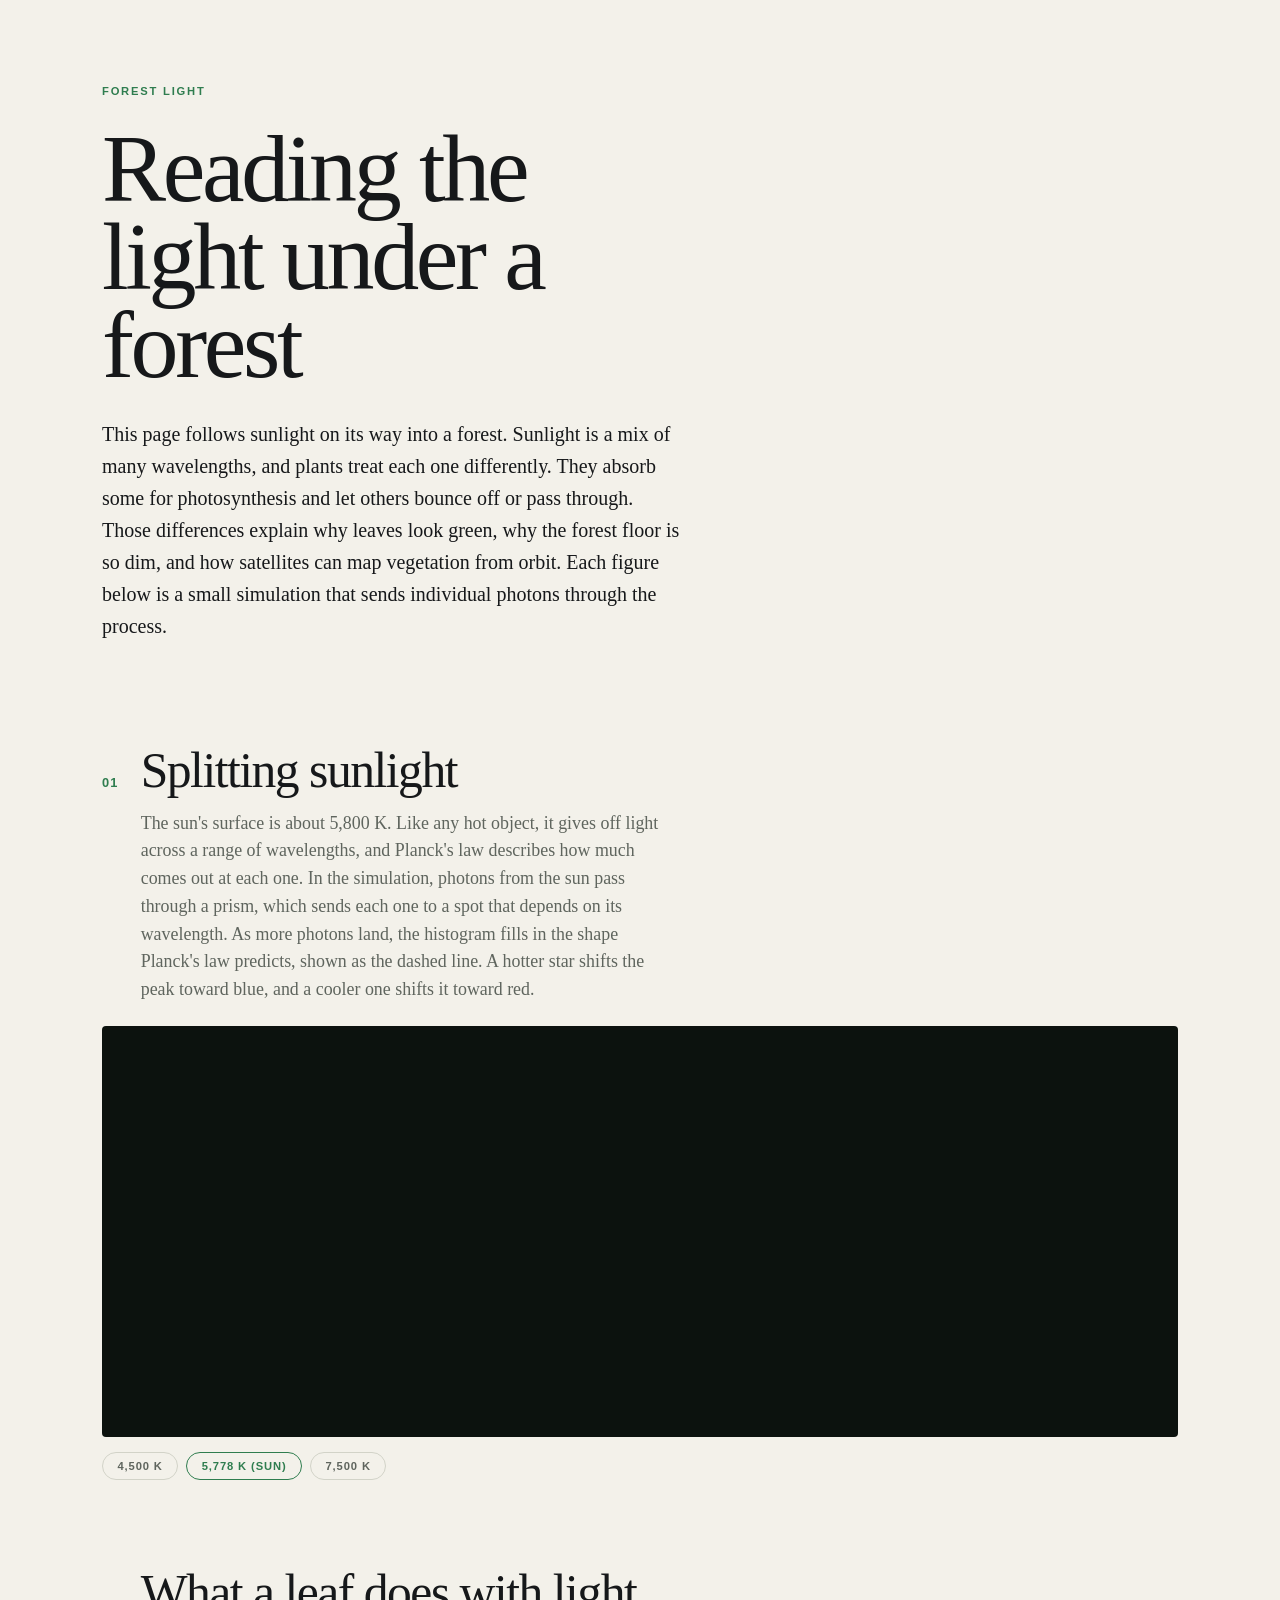
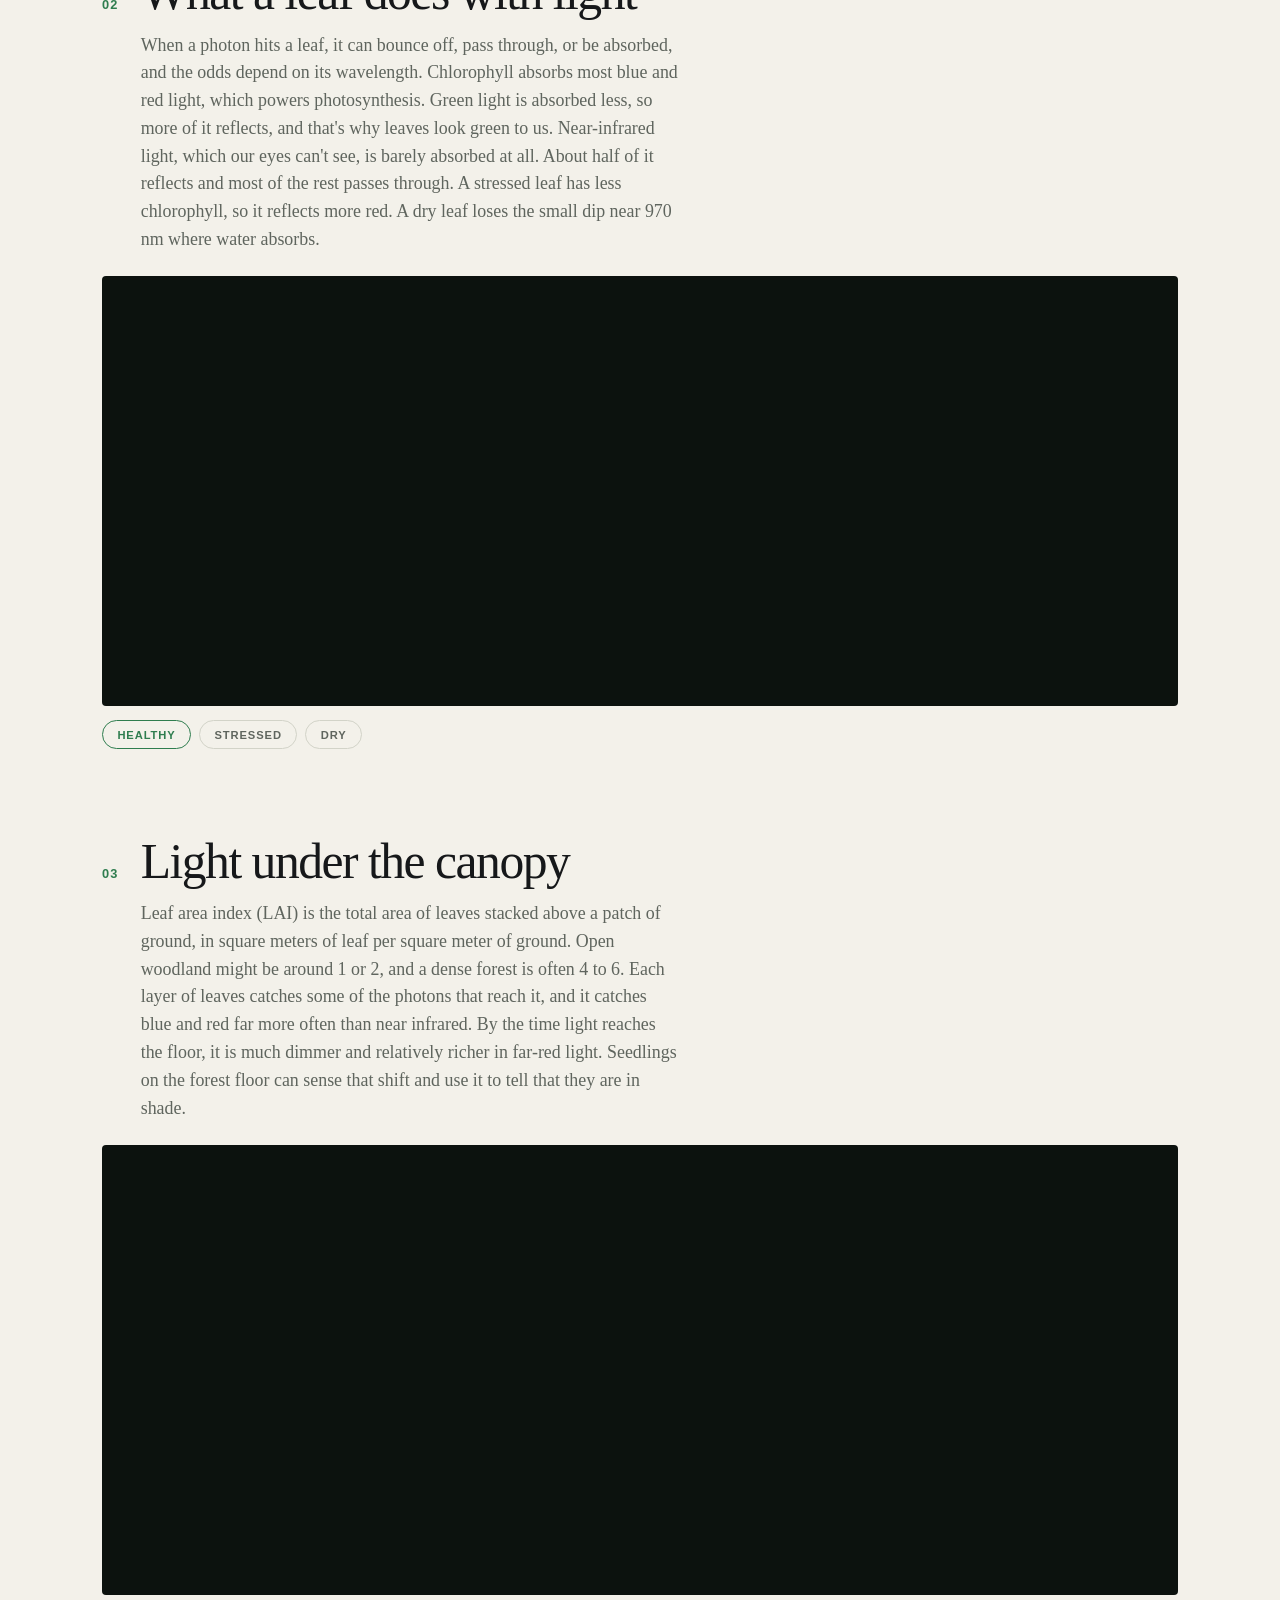
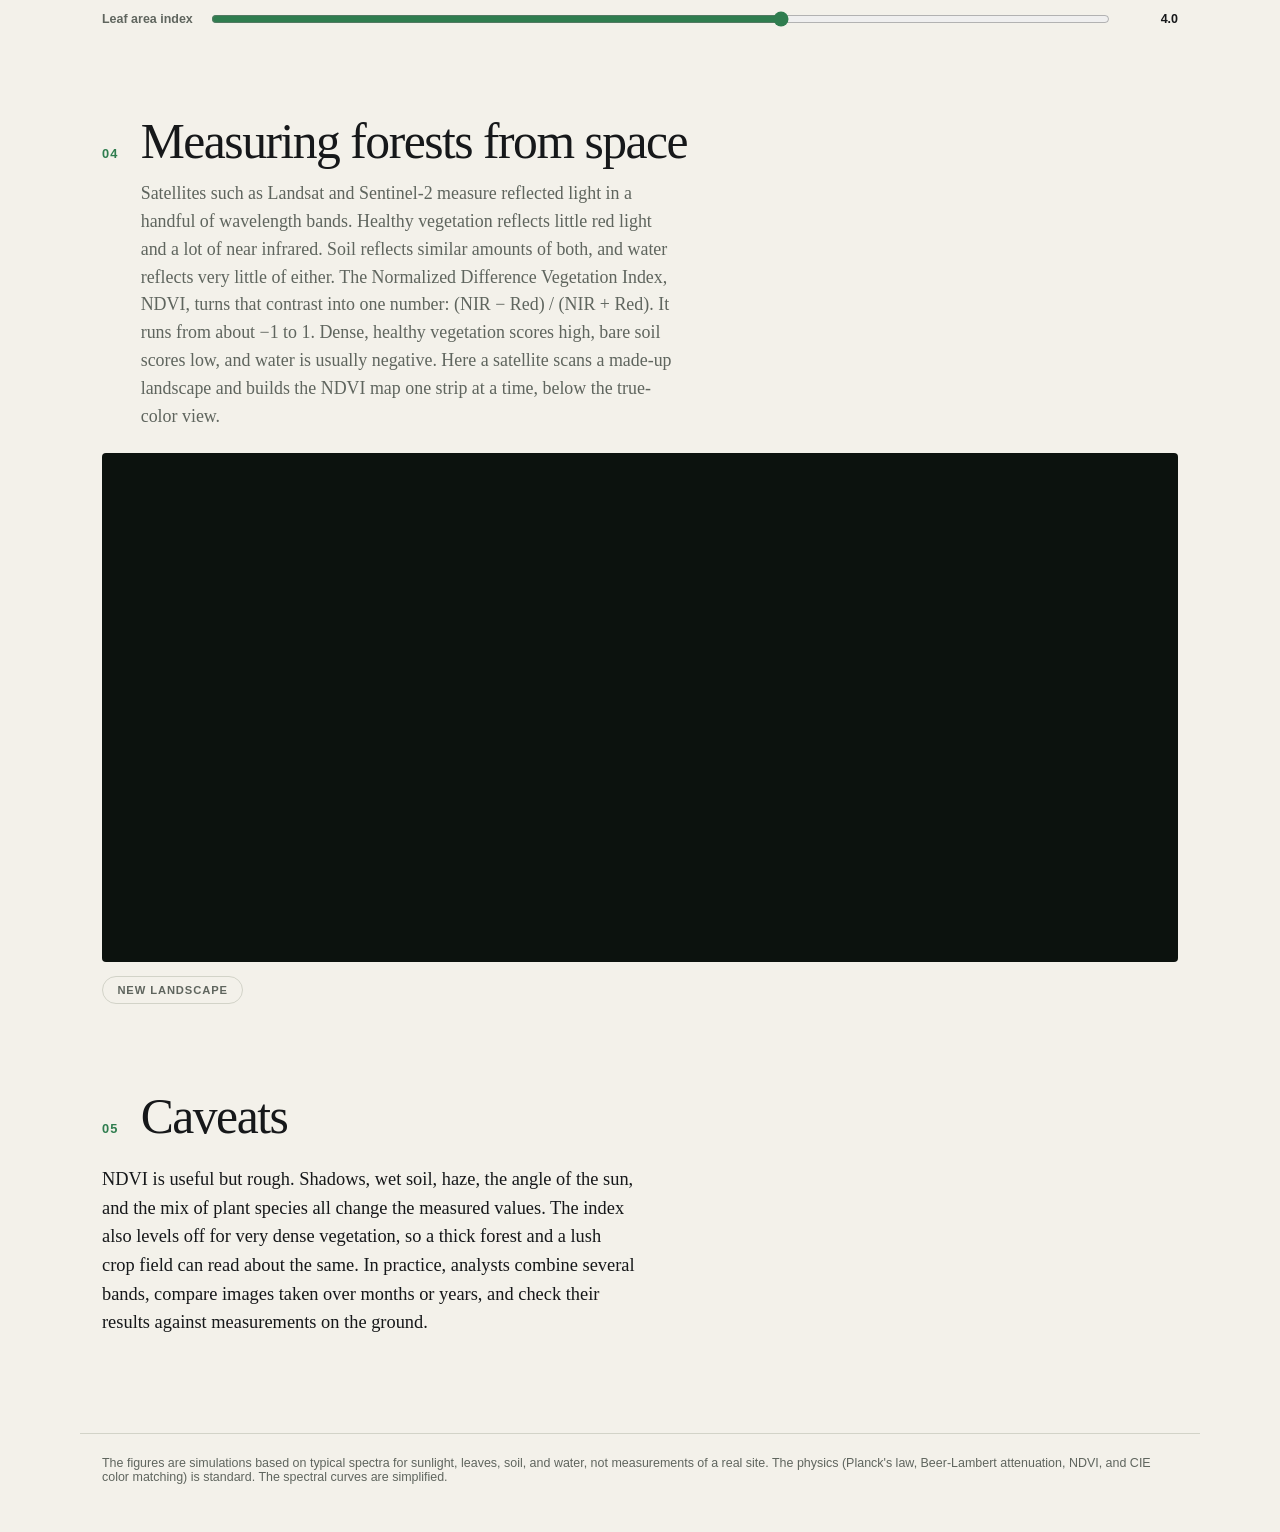
==== commit 096c32e2: "Rewrite the forest light summary in plainer language" ====
--- a/forest-light/index.html
+++ b/forest-light/index.html
@@ -49,12 +49,12 @@
 <header>
   <p class="kicker">Forest light</p>
   <h1>Reading the light under a forest</h1>
-  <p class="intro">Leaves take sunlight apart, wavelength by wavelength. Follow the photons from the sun to the forest floor, then up to a satellite that reads a forest's health from orbit.</p>
+  <p class="intro">This page follows sunlight on its way into a forest. Sunlight is a mix of many wavelengths, and plants treat each one differently. They absorb some for photosynthesis and let others bounce off or pass through. Those differences explain why leaves look green, why the forest floor is so dim, and how satellites can map vegetation from orbit. Each figure below is a small simulation that sends individual photons through the process.</p>
 </header>
 
 <section>
-  <div class="head"><span class="num">01</span><h2>Sunlight is many colors</h2>
-  <p>A prism sorts each photon by wavelength. The pile builds Planck's curve for the sun's 5,800 K surface.</p></div>
+  <div class="head"><span class="num">01</span><h2>Splitting sunlight</h2>
+  <p>The sun's surface is about 5,800 K. Like any hot object, it gives off light across a range of wavelengths, and Planck's law describes how much comes out at each one. In the simulation, photons from the sun pass through a prism, which sends each one to a spot that depends on its wavelength. As more photons land, the histogram fills in the shape Planck's law predicts, shown as the dashed line. A hotter star shifts the peak toward blue, and a cooler one shifts it toward red.</p></div>
   <div class="frame"><canvas id="c1" data-h="420"></canvas></div>
   <div class="row">
     <button class="btn" data-sun="4500">4,500 K</button>
@@ -64,8 +64,8 @@
 </section>
 
 <section>
-  <div class="head"><span class="num">02</span><h2>A leaf is a filter</h2>
-  <p>Chlorophyll absorbs blue and red. Green bounces back. Near infrared, invisible to us, mostly passes through or scatters back.</p></div>
+  <div class="head"><span class="num">02</span><h2>What a leaf does with light</h2>
+  <p>When a photon hits a leaf, it can bounce off, pass through, or be absorbed, and the odds depend on its wavelength. Chlorophyll absorbs most blue and red light, which powers photosynthesis. Green light is absorbed less, so more of it reflects, and that's why leaves look green to us. Near-infrared light, which our eyes can't see, is barely absorbed at all. About half of it reflects and most of the rest passes through. A stressed leaf has less chlorophyll, so it reflects more red. A dry leaf loses the small dip near 970 nm where water absorbs.</p></div>
   <div class="frame"><canvas id="c2" data-h="440"></canvas></div>
   <div class="row">
     <button class="btn on" data-leaf="healthy">Healthy</button>
@@ -75,26 +75,26 @@
 </section>
 
 <section>
-  <div class="head"><span class="num">03</span><h2>Light sinks through the canopy</h2>
-  <p>Each layer of leaves catches more blue and red than far red. What reaches the floor is dim and shifted.</p></div>
+  <div class="head"><span class="num">03</span><h2>Light under the canopy</h2>
+  <p>Leaf area index (LAI) is the total area of leaves stacked above a patch of ground, in square meters of leaf per square meter of ground. Open woodland might be around 1 or 2, and a dense forest is often 4 to 6. Each layer of leaves catches some of the photons that reach it, and it catches blue and red far more often than near infrared. By the time light reaches the floor, it is much dimmer and relatively richer in far-red light. Seedlings on the forest floor can sense that shift and use it to tell that they are in shade.</p></div>
   <div class="frame"><canvas id="c3" data-h="460"></canvas></div>
   <div class="slider"><label for="lai">Leaf area index</label><input id="lai" type="range" min="0.5" max="6" step="0.5" value="4"><output id="laiOut">4.0</output></div>
 </section>
 
 <section>
-  <div class="head"><span class="num">04</span><h2>Reading the forest from orbit</h2>
-  <p>A satellite compares near-infrared and red light. The ratio, NDVI, separates forest from crops, soil, and water.</p></div>
+  <div class="head"><span class="num">04</span><h2>Measuring forests from space</h2>
+  <p>Satellites such as Landsat and Sentinel-2 measure reflected light in a handful of wavelength bands. Healthy vegetation reflects little red light and a lot of near infrared. Soil reflects similar amounts of both, and water reflects very little of either. The Normalized Difference Vegetation Index, NDVI, turns that contrast into one number: (NIR − Red) / (NIR + Red). It runs from about −1 to 1. Dense, healthy vegetation scores high, bare soil scores low, and water is usually negative. Here a satellite scans a made-up landscape and builds the NDVI map one strip at a time, below the true-color view.</p></div>
   <div class="frame"><canvas id="c4" data-h="520"></canvas></div>
   <div class="row"><button class="btn" id="newMap">New landscape</button></div>
 </section>
 
 <section>
-  <div class="head"><span class="num">05</span><h2>What one spectrum cannot tell you</h2></div>
-  <p class="closing">Shadows, wet soil, sun angle, and species mix all shift the numbers. A dense forest and a lush field can share an NDVI. Good analysis combines bands, dates, and ground checks.</p>
+  <div class="head"><span class="num">05</span><h2>Caveats</h2></div>
+  <p class="closing">NDVI is useful but rough. Shadows, wet soil, haze, the angle of the sun, and the mix of plant species all change the measured values. The index also levels off for very dense vegetation, so a thick forest and a lush crop field can read about the same. In practice, analysts combine several bands, compare images taken over months or years, and check their results against measurements on the ground.</p>
 </section>
 
 <footer>
-  Simulations built from typical sunlight, leaf, soil, and water spectra, not measurements of a real site. Planck's law, the Beer-Lambert law, NDVI, and the CIE 1931 color functions are standard. The curve shapes are simplified.
+  The figures are simulations based on typical spectra for sunlight, leaves, soil, and water, not measurements of a real site. The physics (Planck's law, Beer-Lambert attenuation, NDVI, and CIE color matching) is standard. The spectral curves are simplified.
 </footer>
 
 <script>
@@ -118,7 +118,8 @@
 // red edge near 705 nm, near-infrared plateau, water dip near 970 nm.
 function leafReflectance(nm, kind) {
   const chl = kind === "stressed" ? 0.35 : 1.0;
-  const water = kind === "dry" ? 0.55 : 0.0;
+  // Leaf water absorbs near 970 nm, so a dry leaf has a shallower dip there.
+  const water = kind === "dry" ? 0.03 : 0.15;
   const visible = 0.05 + 0.08 * gauss(nm, 550, 38) + 0.12 * sig((nm - 600) / 15);
   const absorb = 1 - 0.92 * chl * (0.9 * gauss(nm, 440, 22) + 1.0 * gauss(nm, 670, 28));
   const edge = sig((nm - 705) / 12);
